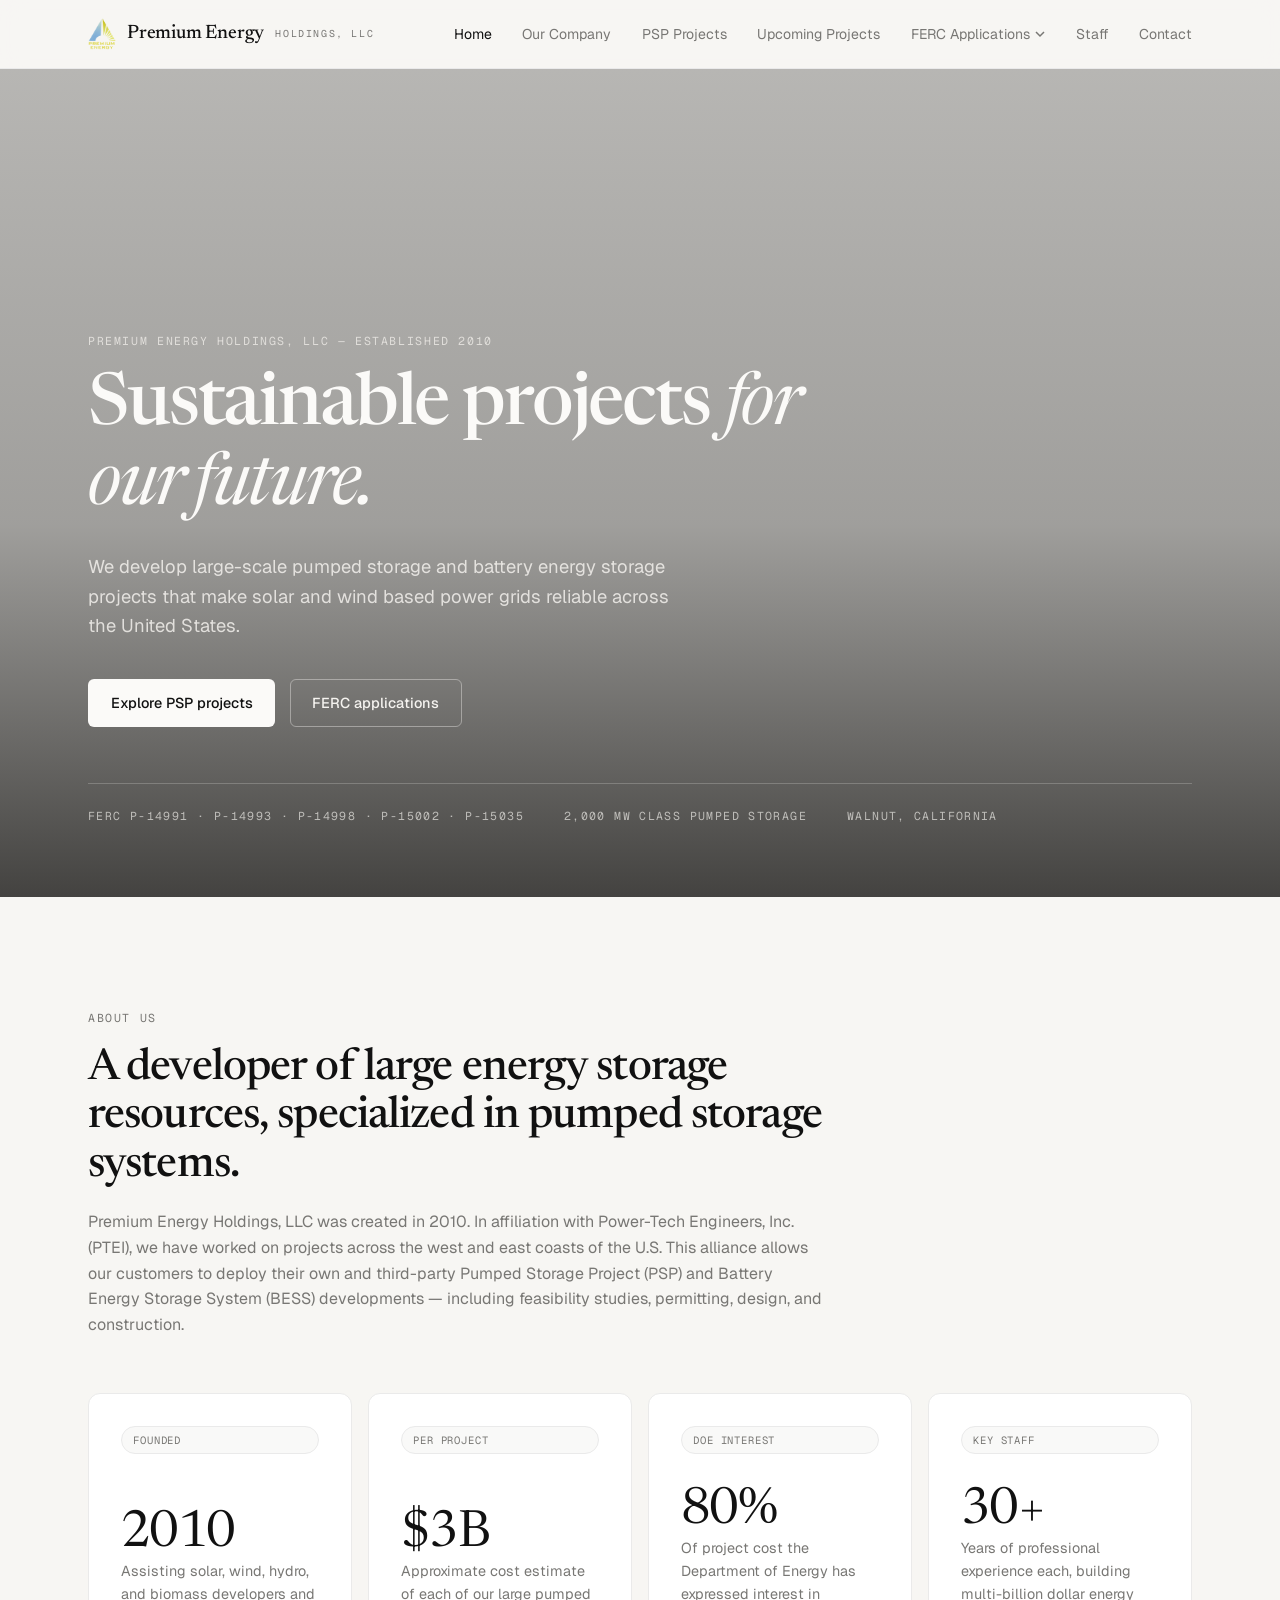
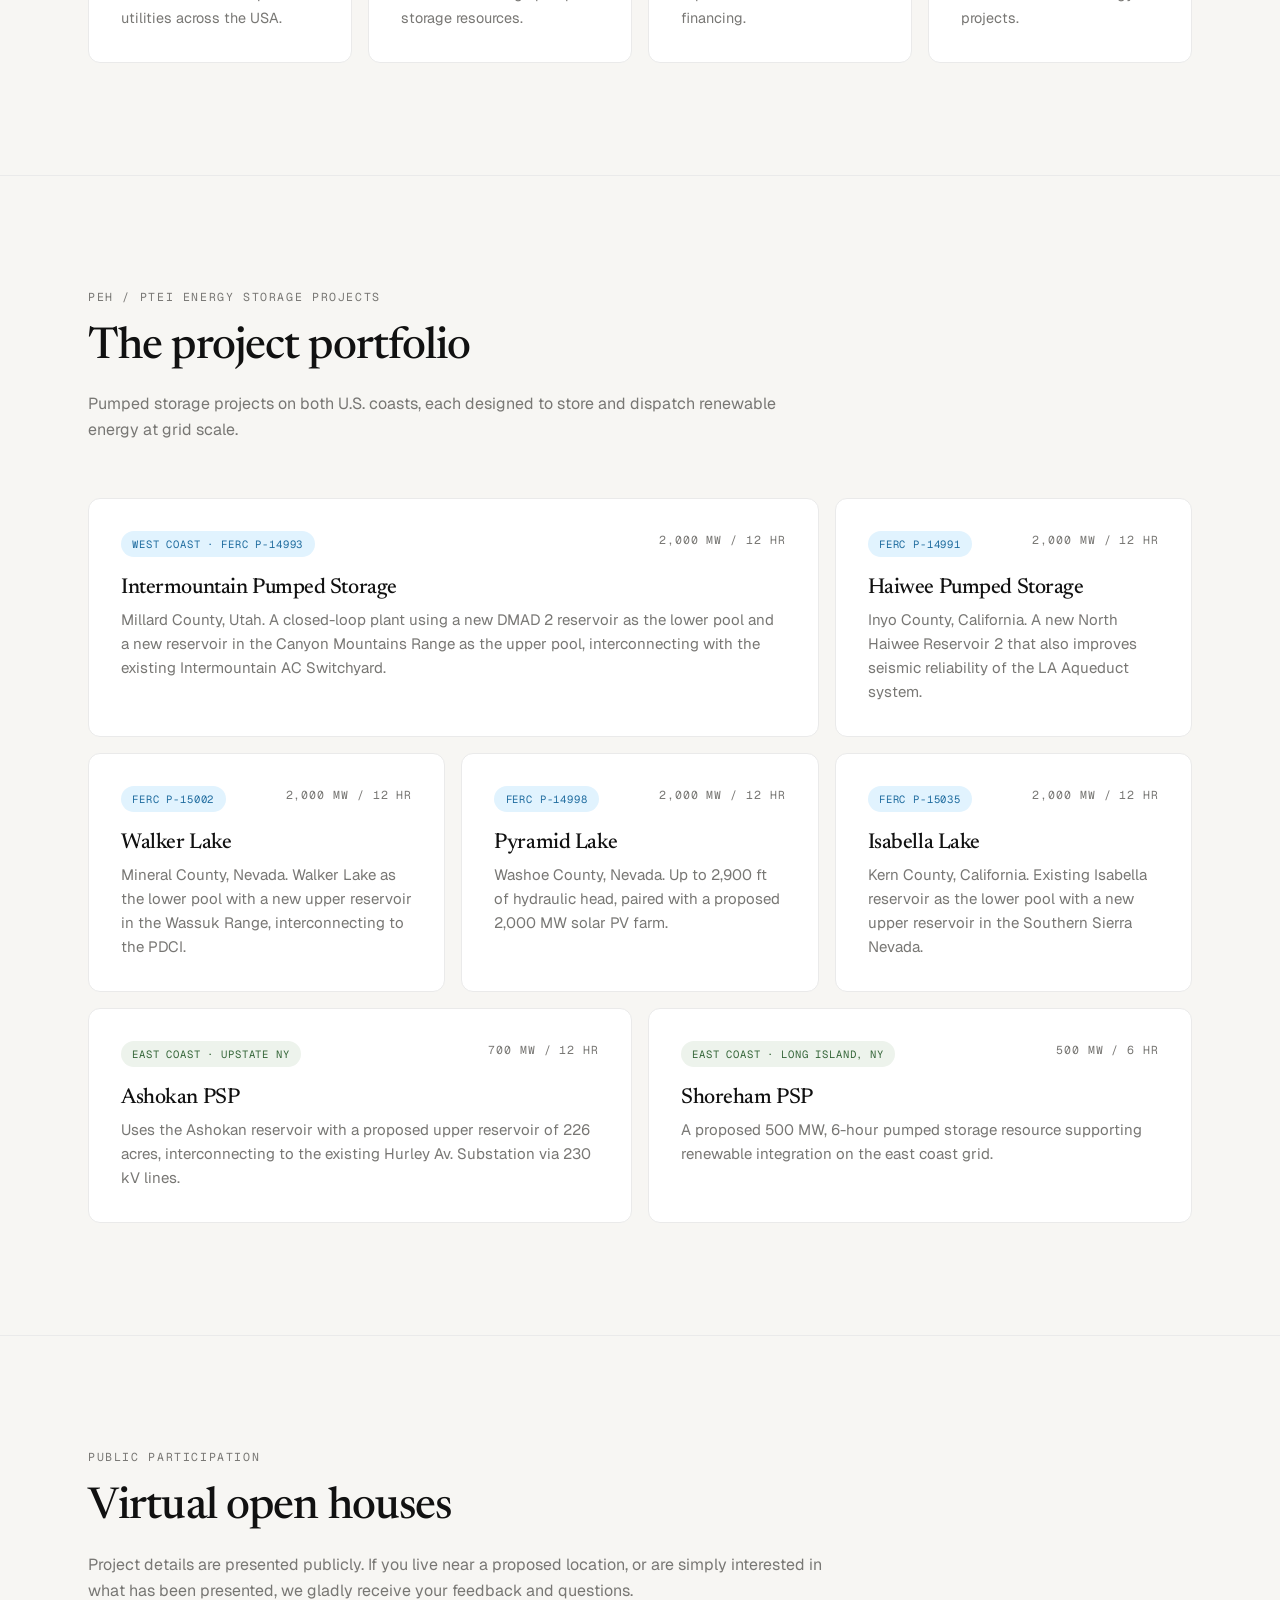
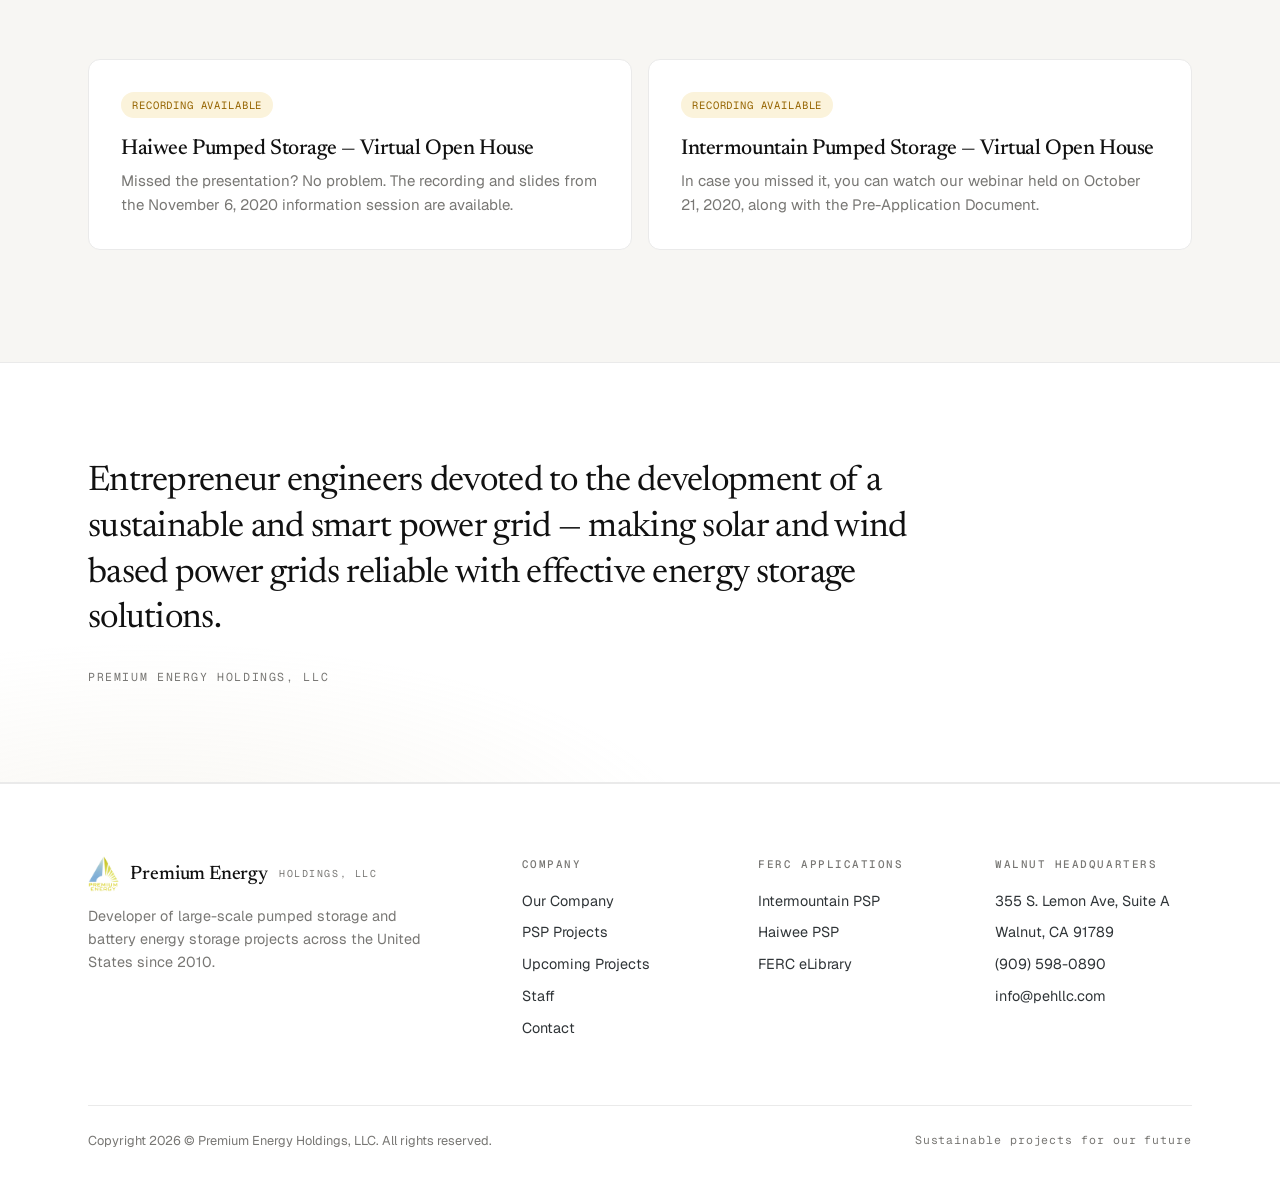
==== index.html @ 83bfcea4 "first commit" ====
<!DOCTYPE html>
<html lang="en">
<head>
<meta charset="UTF-8">
<meta name="viewport" content="width=device-width, initial-scale=1.0">
<title>Premium Energy Holdings, LLC — Sustainable Projects for Our Future</title>
<meta name="description" content="Premium Energy Holdings, LLC is a developer of large-scale pumped storage and battery energy storage projects across the United States.">
<link rel="preconnect" href="https://fonts.googleapis.com">
<link rel="preconnect" href="https://fonts.gstatic.com" crossorigin>
<link href="https://fonts.googleapis.com/css2?family=Geist:wght@400;500;600&family=Geist+Mono:wght@400;500&family=Newsreader:ital,opsz,wght@0,6..72,400;0,6..72,500;1,6..72,400;1,6..72,500&display=swap" rel="stylesheet">
<link rel="icon" type="image/png" href="assets/logo_pehllce_02.png">
<link rel="stylesheet" href="styles.css">
</head>
<body>

<header class="site-header">
  <div class="wrap">
    <a class="brand" href="index.html">
      <img class="brand-logo" src="assets/logo_pehllce_02.png" alt="Premium Energy Holdings logo">
      <span class="brand-name">Premium Energy</span>
      <span class="brand-tag">Holdings, LLC</span>
    </a>
    <button class="nav-toggle" aria-expanded="false" aria-controls="nav">Menu</button>
    <nav class="nav" id="nav">
      <a href="index.html">Home</a>
      <a href="our-company.html">Our Company</a>
      <a href="psp-projects.html">PSP Projects</a>
      <a href="upcoming-projects.html">Upcoming Projects</a>
      <div class="nav-group">
        <button type="button" aria-haspopup="true">FERC Applications
          <svg viewBox="0 0 10 6" fill="none" aria-hidden="true"><path d="M1 1l4 4 4-4" stroke="currentColor" stroke-width="1.5"/></svg>
        </button>
        <div class="nav-dropdown">
          <a href="ferc-intermountain.html">Intermountain Pumped Storage<span class="drop-meta">FERC Docket P-14993</span></a>
          <a href="ferc-haiwee.html">Haiwee Pumped Storage<span class="drop-meta">FERC Docket P-14991</span></a>
        </div>
      </div>
      <a href="staff.html">Staff</a>
      <a href="contact.html">Contact</a>
    </nav>
  </div>
</header>

<main>

  <!-- Hero -->
  <section class="hero">
    <video autoplay muted loop playsinline poster="" preload="auto">
      <source src="assets/PEHLLC.mp4" type="video/mp4">
    </video>
    <div class="wrap">
      <span class="eyebrow">Premium Energy Holdings, LLC &mdash; Established 2010</span>
      <h1>Sustainable projects <span class="serif-i">for our future.</span></h1>
      <p class="lede">We develop large-scale pumped storage and battery energy storage projects that make solar and wind based power grids reliable across the United States.</p>
      <div class="hero-actions">
        <a class="btn btn-light" href="psp-projects.html">Explore PSP projects</a>
        <a class="btn btn-ghost" href="ferc-intermountain.html">FERC applications</a>
      </div>
      <div class="hero-meta">
        <span>FERC P-14991 &middot; P-14993 &middot; P-14998 &middot; P-15002 &middot; P-15035</span>
        <span>2,000 MW class pumped storage</span>
        <span>Walnut, California</span>
      </div>
    </div>
  </section>

  <!-- About -->
  <section class="section">
    <div class="wrap">
      <div class="section-head reveal">
        <span class="eyebrow">About us</span>
        <h2>A developer of large energy storage resources, specialized in pumped storage systems.</h2>
        <p>Premium Energy Holdings, LLC was created in 2010. In affiliation with Power-Tech Engineers, Inc. (PTEI), we have worked on projects across the west and east coasts of the U.S. This alliance allows our customers to deploy their own and third-party Pumped Storage Project (PSP) and Battery Energy Storage System (BESS) developments &mdash; including feasibility studies, permitting, design, and construction.</p>
      </div>
      <div class="bento">
        <div class="card card-stat span-3 reveal">
          <span class="tag tag-plain">Founded</span>
          <div>
            <div class="stat-number">2010</div>
            <div class="stat-label">Assisting solar, wind, hydro, and biomass developers and utilities across the USA.</div>
          </div>
        </div>
        <div class="card card-stat span-3 reveal">
          <span class="tag tag-plain">Per project</span>
          <div>
            <div class="stat-number">$3B</div>
            <div class="stat-label">Approximate cost estimate of each of our large pumped storage resources.</div>
          </div>
        </div>
        <div class="card card-stat span-3 reveal">
          <span class="tag tag-plain">DOE interest</span>
          <div>
            <div class="stat-number">80%</div>
            <div class="stat-label">Of project cost the Department of Energy has expressed interest in financing.</div>
          </div>
        </div>
        <div class="card card-stat span-3 reveal">
          <span class="tag tag-plain">Key staff</span>
          <div>
            <div class="stat-number">30+</div>
            <div class="stat-label">Years of professional experience each, building multi-billion dollar energy projects.</div>
          </div>
        </div>
      </div>
    </div>
  </section>

  <!-- Portfolio -->
  <section class="section section--line" id="portfolio">
    <div class="wrap">
      <div class="section-head reveal">
        <span class="eyebrow">PEH / PTEI energy storage projects</span>
        <h2>The project portfolio</h2>
        <p>Pumped storage projects on both U.S. coasts, each designed to store and dispatch renewable energy at grid scale.</p>
      </div>

      <div class="bento">
        <a class="card span-8 reveal" href="psp-projects.html#intermountain">
          <div class="card-head">
            <span class="tag tag-blue">West coast &middot; FERC P-14993</span>
            <span class="meta">2,000 MW / 12 hr</span>
          </div>
          <h3>Intermountain Pumped Storage</h3>
          <p>Millard County, Utah. A closed-loop plant using a new DMAD 2 reservoir as the lower pool and a new reservoir in the Canyon Mountains Range as the upper pool, interconnecting with the existing Intermountain AC Switchyard.</p>
        </a>
        <a class="card span-4 reveal" href="psp-projects.html#haiwee">
          <div class="card-head">
            <span class="tag tag-blue">FERC P-14991</span>
            <span class="meta">2,000 MW / 12 hr</span>
          </div>
          <h3>Haiwee Pumped Storage</h3>
          <p>Inyo County, California. A new North Haiwee Reservoir 2 that also improves seismic reliability of the LA Aqueduct system.</p>
        </a>
        <a class="card span-4 reveal" href="psp-projects.html#walker-lake">
          <div class="card-head">
            <span class="tag tag-blue">FERC P-15002</span>
            <span class="meta">2,000 MW / 12 hr</span>
          </div>
          <h3>Walker Lake</h3>
          <p>Mineral County, Nevada. Walker Lake as the lower pool with a new upper reservoir in the Wassuk Range, interconnecting to the PDCI.</p>
        </a>
        <a class="card span-4 reveal" href="psp-projects.html#pyramid-lake">
          <div class="card-head">
            <span class="tag tag-blue">FERC P-14998</span>
            <span class="meta">2,000 MW / 12 hr</span>
          </div>
          <h3>Pyramid Lake</h3>
          <p>Washoe County, Nevada. Up to 2,900 ft of hydraulic head, paired with a proposed 2,000 MW solar PV farm.</p>
        </a>
        <a class="card span-4 reveal" href="upcoming-projects.html#isabella">
          <div class="card-head">
            <span class="tag tag-blue">FERC P-15035</span>
            <span class="meta">2,000 MW / 12 hr</span>
          </div>
          <h3>Isabella Lake</h3>
          <p>Kern County, California. Existing Isabella reservoir as the lower pool with a new upper reservoir in the Southern Sierra Nevada.</p>
        </a>
        <a class="card span-6 reveal" href="upcoming-projects.html#ashokan">
          <div class="card-head">
            <span class="tag tag-green">East coast &middot; Upstate NY</span>
            <span class="meta">700 MW / 12 hr</span>
          </div>
          <h3>Ashokan PSP</h3>
          <p>Uses the Ashokan reservoir with a proposed upper reservoir of 226 acres, interconnecting to the existing Hurley Av. Substation via 230 kV lines.</p>
        </a>
        <a class="card span-6 reveal" href="upcoming-projects.html">
          <div class="card-head">
            <span class="tag tag-green">East coast &middot; Long Island, NY</span>
            <span class="meta">500 MW / 6 hr</span>
          </div>
          <h3>Shoreham PSP</h3>
          <p>A proposed 500 MW, 6-hour pumped storage resource supporting renewable integration on the east coast grid.</p>
        </a>
      </div>
    </div>
  </section>

  <!-- Open houses -->
  <section class="section section--line">
    <div class="wrap">
      <div class="section-head reveal">
        <span class="eyebrow">Public participation</span>
        <h2>Virtual open houses</h2>
        <p>Project details are presented publicly. If you live near a proposed location, or are simply interested in what has been presented, we gladly receive your feedback and questions.</p>
      </div>
      <div class="bento">
        <a class="card span-6 reveal" href="ferc-haiwee.html#events">
          <div class="card-head">
            <span class="tag tag-yellow">Recording available</span>
          </div>
          <h3>Haiwee Pumped Storage &mdash; Virtual Open House</h3>
          <p>Missed the presentation? No problem. The recording and slides from the November 6, 2020 information session are available.</p>
        </a>
        <a class="card span-6 reveal" href="ferc-intermountain.html#events">
          <div class="card-head">
            <span class="tag tag-yellow">Recording available</span>
          </div>
          <h3>Intermountain Pumped Storage &mdash; Virtual Open House</h3>
          <p>In case you missed it, you can watch our webinar held on October 21, 2020, along with the Pre-Application Document.</p>
        </a>
      </div>
    </div>
  </section>

  <!-- Mission quote -->
  <section class="quote-band">
    <div class="wrap reveal">
      <blockquote>Entrepreneur engineers devoted to the development of a sustainable and smart power grid &mdash; making solar and wind based power grids reliable with effective energy storage solutions.</blockquote>
      <cite>Premium Energy Holdings, LLC</cite>
    </div>
  </section>

</main>

<footer class="site-footer">
  <div class="wrap">
    <div class="footer-grid">
      <div class="footer-brand">
        <a class="brand" href="index.html">
          <img class="brand-logo" src="assets/logo_pehllce_02.png" alt="Premium Energy Holdings logo">
          <span class="brand-name">Premium Energy</span>
          <span class="brand-tag">Holdings, LLC</span>
        </a>
        <p>Developer of large-scale pumped storage and battery energy storage projects across the United States since 2010.</p>
      </div>
      <div>
        <h5>Company</h5>
        <ul>
          <li><a href="our-company.html">Our Company</a></li>
          <li><a href="psp-projects.html">PSP Projects</a></li>
          <li><a href="upcoming-projects.html">Upcoming Projects</a></li>
          <li><a href="staff.html">Staff</a></li>
          <li><a href="contact.html">Contact</a></li>
        </ul>
      </div>
      <div>
        <h5>FERC Applications</h5>
        <ul>
          <li><a href="ferc-intermountain.html">Intermountain PSP</a></li>
          <li><a href="ferc-haiwee.html">Haiwee PSP</a></li>
          <li><a href="https://elibrary.ferc.gov/eLibrary/search" target="_blank" rel="noopener">FERC eLibrary</a></li>
        </ul>
      </div>
      <div>
        <h5>Walnut Headquarters</h5>
        <ul>
          <li>355 S. Lemon Ave, Suite A</li>
          <li>Walnut, CA 91789</li>
          <li><a href="tel:+19095980890">(909) 598-0890</a></li>
          <li><a href="mailto:info@pehllc.com">info@pehllc.com</a></li>
        </ul>
      </div>
    </div>
    <div class="footer-bottom">
      <span>Copyright 2026 &copy; Premium Energy Holdings, LLC. All rights reserved.</span>
      <span class="mono">Sustainable projects for our future</span>
    </div>
  </div>
</footer>

<script src="main.js"></script>
</body>
</html>
---- styles.css ----
/* ============================================================
   Premium Energy Holdings, LLC — Design System
   Warm monochrome, editorial typography, flat surfaces.
   ============================================================ */

:root {
  --bg: #F7F6F3;
  --surface: #FFFFFF;
  --surface-alt: #F9F9F8;
  --ink: #111111;
  --ink-soft: #2F3437;
  --muted: #787774;
  --line: #EAEAEA;
  --line-soft: rgba(0, 0, 0, 0.06);

  --pastel-red-bg: #FDEBEC;   --pastel-red-tx: #9F2F2D;
  --pastel-blue-bg: #E1F3FE;  --pastel-blue-tx: #1F6C9F;
  --pastel-green-bg: #EDF3EC; --pastel-green-tx: #346538;
  --pastel-yellow-bg: #FBF3DB;--pastel-yellow-tx: #956400;

  --serif: 'Newsreader', 'Georgia', serif;
  --sans: 'Geist', 'Helvetica Neue', 'Segoe UI', sans-serif;
  --mono: 'Geist Mono', 'SF Mono', 'JetBrains Mono', monospace;

  --radius: 8px;
  --radius-lg: 12px;
  --ease-out: cubic-bezier(0.16, 1, 0.3, 1);
  --maxw: 72rem;
  --maxw-text: 46rem;
}

* { margin: 0; padding: 0; box-sizing: border-box; }

html { scroll-behavior: smooth; }

body {
  background: var(--bg);
  color: var(--ink-soft);
  font-family: var(--sans);
  font-size: 1rem;
  line-height: 1.6;
  -webkit-font-smoothing: antialiased;
  text-rendering: optimizeLegibility;
}

::selection { background: var(--pastel-yellow-bg); color: var(--ink); }

img, video { max-width: 100%; display: block; }

a { color: inherit; text-decoration: none; }

/* ------------------------------------------------------------
   Typography
   ------------------------------------------------------------ */
h1, h2, h3 {
  font-family: var(--serif);
  font-weight: 500;
  color: var(--ink);
  letter-spacing: -0.02em;
  line-height: 1.1;
}

h1 { font-size: clamp(2.6rem, 6vw, 4.5rem); letter-spacing: -0.03em; }
h2 { font-size: clamp(1.9rem, 3.6vw, 2.75rem); }
h3 { font-size: 1.35rem; line-height: 1.25; }

.eyebrow {
  font-family: var(--mono);
  font-size: 0.72rem;
  text-transform: uppercase;
  letter-spacing: 0.14em;
  color: var(--muted);
  display: block;
  margin-bottom: 1.1rem;
}

.lede {
  font-size: 1.15rem;
  color: var(--muted);
  max-width: var(--maxw-text);
}

.serif-i { font-family: var(--serif); font-style: italic; font-weight: 400; }

p + p { margin-top: 1em; }

/* ------------------------------------------------------------
   Layout primitives
   ------------------------------------------------------------ */
.wrap {
  max-width: var(--maxw);
  margin: 0 auto;
  padding: 0 1.5rem;
}

.section { padding: 7rem 0; }
.section--tight { padding: 5rem 0; }
.section--line { border-top: 1px solid var(--line); }

.section-head { max-width: var(--maxw-text); margin-bottom: 3.5rem; }
.section-head p { margin-top: 1.2rem; color: var(--muted); }

/* ------------------------------------------------------------
   Header / Nav
   ------------------------------------------------------------ */
.site-header {
  position: sticky;
  top: 0;
  z-index: 100;
  background: rgba(247, 246, 243, 0.82);
  backdrop-filter: blur(12px);
  -webkit-backdrop-filter: blur(12px);
  border-bottom: 1px solid var(--line);
}

.site-header .wrap {
  display: flex;
  align-items: center;
  justify-content: space-between;
  height: 4.25rem;
}

.brand { display: flex; align-items: center; gap: 0.7rem; }

.brand-logo { height: 32px; width: auto; flex-shrink: 0; }

.site-footer .brand-logo { height: 36px; }

.brand-name {
  font-family: var(--serif);
  font-size: 1.22rem;
  font-weight: 500;
  letter-spacing: -0.01em;
  color: var(--ink);
}

.brand-tag {
  font-family: var(--mono);
  font-size: 0.62rem;
  text-transform: uppercase;
  letter-spacing: 0.16em;
  color: var(--muted);
}

.nav { display: flex; align-items: center; gap: 1.9rem; }

.nav a {
  font-size: 0.88rem;
  color: var(--muted);
  transition: color 180ms var(--ease-out);
}

.nav a:hover, .nav a[aria-current="page"] { color: var(--ink); }

.nav-group { position: relative; }

.nav-group > button {
  font: inherit;
  font-size: 0.88rem;
  color: var(--muted);
  background: none;
  border: 0;
  cursor: pointer;
  display: inline-flex;
  align-items: center;
  gap: 0.35rem;
  transition: color 180ms var(--ease-out);
}

.nav-group > button:hover { color: var(--ink); }

.nav-group > button svg { width: 10px; height: 10px; }

.nav-dropdown {
  position: absolute;
  top: calc(100% + 0.9rem);
  left: 50%;
  transform: translateX(-50%) translateY(6px);
  background: var(--surface);
  border: 1px solid var(--line);
  border-radius: var(--radius);
  padding: 0.4rem;
  min-width: 15rem;
  opacity: 0;
  pointer-events: none;
  transition: opacity 200ms var(--ease-out), transform 200ms var(--ease-out);
  box-shadow: 0 2px 8px rgba(0, 0, 0, 0.04);
}

.nav-group:hover .nav-dropdown,
.nav-group:focus-within .nav-dropdown {
  opacity: 1;
  pointer-events: auto;
  transform: translateX(-50%) translateY(0);
}

.nav-dropdown a {
  display: block;
  padding: 0.55rem 0.8rem;
  border-radius: 6px;
  color: var(--ink-soft);
}

.nav-dropdown a:hover { background: var(--surface-alt); }

.nav-dropdown .drop-meta {
  display: block;
  font-family: var(--mono);
  font-size: 0.64rem;
  letter-spacing: 0.1em;
  text-transform: uppercase;
  color: var(--muted);
  margin-top: 0.1rem;
}

.nav-toggle {
  display: none;
  background: none;
  border: 1px solid var(--line);
  border-radius: 6px;
  padding: 0.45rem 0.7rem;
  font-family: var(--mono);
  font-size: 0.7rem;
  letter-spacing: 0.1em;
  text-transform: uppercase;
  color: var(--ink);
  cursor: pointer;
}

@media (max-width: 860px) {
  .nav {
    display: none;
    position: absolute;
    top: 100%;
    left: 0;
    right: 0;
    flex-direction: column;
    align-items: stretch;
    gap: 0;
    background: var(--bg);
    border-bottom: 1px solid var(--line);
    padding: 0.6rem 1.5rem 1.2rem;
  }
  .nav.open { display: flex; }
  .nav a, .nav-group > button { padding: 0.7rem 0; font-size: 1rem; }
  .nav-group .nav-dropdown {
    position: static;
    transform: none;
    opacity: 1;
    pointer-events: auto;
    border: 0;
    box-shadow: none;
    background: transparent;
    padding: 0 0 0 1rem;
    min-width: 0;
  }
  .nav-toggle { display: block; }
}

/* ------------------------------------------------------------
   Hero (video)
   ------------------------------------------------------------ */
.hero {
  position: relative;
  min-height: 92vh;
  display: flex;
  align-items: flex-end;
  overflow: hidden;
  color: #F5F3EF;
}

.hero video {
  position: absolute;
  inset: 0;
  width: 100%;
  height: 100%;
  object-fit: cover;
  filter: saturate(0.72) contrast(1.02);
}

.hero::after {
  content: "";
  position: absolute;
  inset: 0;
  background: linear-gradient(
    to top,
    rgba(17, 16, 14, 0.78) 0%,
    rgba(17, 16, 14, 0.38) 45%,
    rgba(17, 16, 14, 0.28) 100%
  );
}

.hero .wrap {
  position: relative;
  z-index: 2;
  width: 100%;
  padding-bottom: 4.5rem;
  padding-top: 9rem;
}

.hero .eyebrow { color: rgba(245, 243, 239, 0.72); }

.hero h1 { color: #FBFAF8; max-width: 17ch; }

.hero .lede {
  color: rgba(245, 243, 239, 0.82);
  margin-top: 1.6rem;
  max-width: 38rem;
}

.hero-actions { display: flex; flex-wrap: wrap; gap: 0.9rem; margin-top: 2.4rem; }

.hero-meta {
  position: relative;
  z-index: 2;
  border-top: 1px solid rgba(245, 243, 239, 0.22);
  margin-top: 3.5rem;
  padding-top: 1.4rem;
  display: flex;
  flex-wrap: wrap;
  gap: 2.5rem;
  font-family: var(--mono);
  font-size: 0.72rem;
  letter-spacing: 0.12em;
  text-transform: uppercase;
  color: rgba(245, 243, 239, 0.66);
}

/* Page hero (interior pages) */
.page-hero {
  padding: 6.5rem 0 4.5rem;
  border-bottom: 1px solid var(--line);
  background:
    radial-gradient(60rem 24rem at 85% -10%, rgba(212, 200, 170, 0.14), transparent 70%),
    var(--bg);
}

.page-hero h1 { max-width: 20ch; }
.page-hero .lede { margin-top: 1.4rem; }

/* ------------------------------------------------------------
   Buttons
   ------------------------------------------------------------ */
.btn {
  display: inline-flex;
  align-items: center;
  gap: 0.5rem;
  font-family: var(--sans);
  font-size: 0.9rem;
  font-weight: 500;
  padding: 0.72rem 1.35rem;
  border-radius: 6px;
  border: 1px solid transparent;
  cursor: pointer;
  transition: background 180ms var(--ease-out), border-color 180ms var(--ease-out), color 180ms var(--ease-out);
}

.btn:active { transform: scale(0.98); }

.btn-dark { background: var(--ink); color: #FFFFFF; }
.btn-dark:hover { background: #333333; }

.btn-ghost { background: transparent; color: var(--ink); border-color: var(--line); }
.btn-ghost:hover { border-color: var(--ink); }

.hero .btn-ghost {
  color: #F5F3EF;
  border-color: rgba(245, 243, 239, 0.4);
}
.hero .btn-ghost:hover { border-color: #F5F3EF; }

.hero .btn-light { background: #FBFAF8; color: var(--ink); }
.hero .btn-light:hover { background: #EFEDE8; }

/* ------------------------------------------------------------
   Tags
   ------------------------------------------------------------ */
.tag {
  display: inline-block;
  font-family: var(--mono);
  font-size: 0.66rem;
  text-transform: uppercase;
  letter-spacing: 0.08em;
  padding: 0.28rem 0.7rem;
  border-radius: 9999px;
  white-space: nowrap;
}

.tag-blue   { background: var(--pastel-blue-bg);   color: var(--pastel-blue-tx); }
.tag-green  { background: var(--pastel-green-bg);  color: var(--pastel-green-tx); }
.tag-yellow { background: var(--pastel-yellow-bg); color: var(--pastel-yellow-tx); }
.tag-red    { background: var(--pastel-red-bg);    color: var(--pastel-red-tx); }
.tag-plain  { background: var(--surface-alt); color: var(--muted); border: 1px solid var(--line); }

/* ------------------------------------------------------------
   Bento / cards
   ------------------------------------------------------------ */
.bento {
  display: grid;
  grid-template-columns: repeat(12, 1fr);
  gap: 1rem;
}

.card {
  background: var(--surface);
  border: 1px solid var(--line);
  border-radius: var(--radius-lg);
  padding: 2rem;
  transition: box-shadow 200ms var(--ease-out), transform 200ms var(--ease-out);
}

.card:hover { box-shadow: 0 2px 8px rgba(0, 0, 0, 0.04); }

a.card { display: block; }

.card .card-head {
  display: flex;
  align-items: flex-start;
  justify-content: space-between;
  gap: 1rem;
  margin-bottom: 1.1rem;
}

.card h3 { margin-bottom: 0.4rem; }

.card .meta {
  font-family: var(--mono);
  font-size: 0.72rem;
  letter-spacing: 0.08em;
  text-transform: uppercase;
  color: var(--muted);
}

.card p { color: var(--muted); font-size: 0.94rem; }

.card-stat { display: flex; flex-direction: column; justify-content: space-between; gap: 2rem; }

.stat-number {
  font-family: var(--serif);
  font-size: clamp(2.4rem, 4vw, 3.4rem);
  letter-spacing: -0.03em;
  color: var(--ink);
  line-height: 1;
}

.stat-label { color: var(--muted); font-size: 0.9rem; }

.span-3 { grid-column: span 3; }
.span-4 { grid-column: span 4; }
.span-5 { grid-column: span 5; }
.span-6 { grid-column: span 6; }
.span-7 { grid-column: span 7; }
.span-8 { grid-column: span 8; }
.span-12 { grid-column: span 12; }

@media (max-width: 960px) {
  .span-3, .span-4 { grid-column: span 6; }
  .span-5, .span-6, .span-7, .span-8 { grid-column: span 12; }
}

@media (max-width: 620px) {
  .span-3, .span-4 { grid-column: span 12; }
}

/* ------------------------------------------------------------
   Project detail blocks
   ------------------------------------------------------------ */
.project-block {
  border-top: 1px solid var(--line);
  padding: 4.5rem 0;
  display: grid;
  grid-template-columns: minmax(0, 5fr) minmax(0, 7fr);
  gap: 3.5rem;
}

.project-block:first-of-type { border-top: 0; }

.project-side { position: sticky; top: 6.5rem; align-self: start; }

.project-side .tags { display: flex; flex-wrap: wrap; gap: 0.5rem; margin: 1.2rem 0 1.6rem; }

.project-side dl { border-top: 1px solid var(--line); }

.project-side dl div {
  display: flex;
  justify-content: space-between;
  gap: 1rem;
  padding: 0.7rem 0;
  border-bottom: 1px solid var(--line);
  font-size: 0.88rem;
}

.project-side dt { color: var(--muted); }
.project-side dd { font-family: var(--mono); font-size: 0.8rem; color: var(--ink); text-align: right; }

.project-body h4 {
  font-family: var(--mono);
  font-size: 0.72rem;
  font-weight: 500;
  text-transform: uppercase;
  letter-spacing: 0.14em;
  color: var(--muted);
  margin: 2.2rem 0 0.9rem;
}

.project-body h4:first-child { margin-top: 0; }

.project-body p { color: var(--ink-soft); }

.project-body ul { list-style: none; margin-top: 0.4rem; }

.project-body ul li {
  padding: 0.65rem 0 0.65rem 1.4rem;
  border-bottom: 1px solid var(--line);
  position: relative;
  font-size: 0.95rem;
}

.project-body ul li::before {
  content: "";
  position: absolute;
  left: 0;
  top: 1.15rem;
  width: 0.45rem;
  height: 0.45rem;
  border-radius: 2px;
  background: var(--pastel-green-tx);
  opacity: 0.55;
}

@media (max-width: 900px) {
  .project-block { grid-template-columns: 1fr; gap: 2rem; }
  .project-side { position: static; }
}

/* ------------------------------------------------------------
   Tables
   ------------------------------------------------------------ */
.table-scroll { overflow-x: auto; border: 1px solid var(--line); border-radius: var(--radius); background: var(--surface); }

table {
  width: 100%;
  border-collapse: collapse;
  font-size: 0.88rem;
  min-width: 30rem;
}

caption {
  text-align: left;
  font-family: var(--mono);
  font-size: 0.7rem;
  text-transform: uppercase;
  letter-spacing: 0.12em;
  color: var(--muted);
  padding: 1rem 1.25rem 0.4rem;
}

th, td { text-align: left; padding: 0.7rem 1.25rem; border-bottom: 1px solid var(--line); }

th {
  font-family: var(--mono);
  font-size: 0.7rem;
  font-weight: 500;
  text-transform: uppercase;
  letter-spacing: 0.1em;
  color: var(--muted);
}

tr:last-child td { border-bottom: 0; }

td { color: var(--ink-soft); }

/* ------------------------------------------------------------
   FAQ accordion
   ------------------------------------------------------------ */
.faq { border-top: 1px solid var(--line); }

.faq details { border-bottom: 1px solid var(--line); }

.faq summary {
  list-style: none;
  cursor: pointer;
  display: flex;
  align-items: baseline;
  justify-content: space-between;
  gap: 2rem;
  padding: 1.4rem 0;
  font-family: var(--serif);
  font-size: 1.18rem;
  color: var(--ink);
  transition: color 160ms var(--ease-out);
}

.faq summary::-webkit-details-marker { display: none; }

.faq summary .faq-icon {
  font-family: var(--mono);
  font-size: 1rem;
  color: var(--muted);
  flex-shrink: 0;
}

.faq details[open] summary .faq-icon::before { content: "\2212"; }
.faq details:not([open]) summary .faq-icon::before { content: "+"; }

.faq .faq-body { padding: 0 0 1.6rem; max-width: var(--maxw-text); color: var(--muted); font-size: 0.96rem; }
.faq .faq-body a { color: var(--pastel-blue-tx); border-bottom: 1px solid currentColor; }

/* ------------------------------------------------------------
   Documents list
   ------------------------------------------------------------ */
.doc-list { border-top: 1px solid var(--line); }

.doc-list a {
  display: flex;
  align-items: baseline;
  justify-content: space-between;
  gap: 2rem;
  padding: 1.1rem 0.2rem;
  border-bottom: 1px solid var(--line);
  transition: background 160ms var(--ease-out);
}

.doc-list a:hover { background: var(--surface-alt); }

.doc-list .doc-name { color: var(--ink); font-size: 0.98rem; }

.doc-list .doc-kind {
  font-family: var(--mono);
  font-size: 0.68rem;
  text-transform: uppercase;
  letter-spacing: 0.1em;
  color: var(--muted);
  flex-shrink: 0;
}

/* ------------------------------------------------------------
   Team roster
   ------------------------------------------------------------ */
.roster { border-top: 1px solid var(--line); }

.roster div {
  display: grid;
  grid-template-columns: minmax(0, 1fr) minmax(0, 1fr);
  gap: 1rem;
  padding: 0.85rem 0.2rem;
  border-bottom: 1px solid var(--line);
  font-size: 0.92rem;
}

.roster dt { color: var(--muted); }
.roster dd { color: var(--ink); }

/* Staff cards */
.person-card { display: flex; flex-direction: column; gap: 0.5rem; }

.person-avatar {
  width: 3rem;
  height: 3rem;
  border-radius: var(--radius);
  display: flex;
  align-items: center;
  justify-content: center;
  font-family: var(--serif);
  font-size: 1.1rem;
  color: var(--ink);
  margin-bottom: 0.9rem;
}

.person-card .name { font-weight: 500; color: var(--ink); font-size: 1.02rem; }
.person-card .role {
  font-family: var(--mono);
  font-size: 0.68rem;
  text-transform: uppercase;
  letter-spacing: 0.1em;
  color: var(--muted);
}

/* ------------------------------------------------------------
   Contact
   ------------------------------------------------------------ */
.contact-line {
  display: flex;
  justify-content: space-between;
  gap: 1.5rem;
  padding: 0.8rem 0;
  border-bottom: 1px solid var(--line);
  font-size: 0.94rem;
  flex-wrap: wrap;
}

.contact-line .k { color: var(--muted); }
.contact-line .v { color: var(--ink); font-family: var(--mono); font-size: 0.85rem; }

.form-grid { display: grid; gap: 1rem; }

.form-grid label {
  font-family: var(--mono);
  font-size: 0.7rem;
  text-transform: uppercase;
  letter-spacing: 0.12em;
  color: var(--muted);
  display: block;
  margin-bottom: 0.45rem;
}

.form-grid input, .form-grid textarea {
  width: 100%;
  font: inherit;
  font-size: 0.95rem;
  color: var(--ink);
  background: var(--surface);
  border: 1px solid var(--line);
  border-radius: 6px;
  padding: 0.7rem 0.9rem;
  transition: border-color 160ms var(--ease-out);
}

.form-grid input:focus, .form-grid textarea:focus {
  outline: none;
  border-color: var(--ink);
}

/* ------------------------------------------------------------
   Quote band
   ------------------------------------------------------------ */
.quote-band {
  border-top: 1px solid var(--line);
  border-bottom: 1px solid var(--line);
  background:
    radial-gradient(50rem 20rem at 12% 120%, rgba(212, 200, 170, 0.16), transparent 70%),
    var(--surface);
  padding: 6rem 0;
}

.quote-band blockquote {
  font-family: var(--serif);
  font-size: clamp(1.5rem, 3vw, 2.2rem);
  line-height: 1.3;
  letter-spacing: -0.02em;
  color: var(--ink);
  max-width: 54rem;
}

.quote-band cite {
  display: block;
  margin-top: 1.6rem;
  font-family: var(--mono);
  font-style: normal;
  font-size: 0.72rem;
  text-transform: uppercase;
  letter-spacing: 0.14em;
  color: var(--muted);
}

/* ------------------------------------------------------------
   Video embed
   ------------------------------------------------------------ */
.embed-frame {
  border: 1px solid var(--line);
  border-radius: var(--radius-lg);
  overflow: hidden;
  background: var(--surface);
}

.embed-chrome {
  display: flex;
  gap: 0.4rem;
  padding: 0.7rem 1rem;
  border-bottom: 1px solid var(--line);
  background: var(--surface);
}

.embed-chrome span {
  width: 0.6rem;
  height: 0.6rem;
  border-radius: 50%;
  background: #E3E2DE;
}

.embed-frame iframe {
  display: block;
  width: 100%;
  aspect-ratio: 16 / 9;
  border: 0;
}

/* ------------------------------------------------------------
   Footer
   ------------------------------------------------------------ */
.site-footer {
  border-top: 1px solid var(--line);
  background: var(--surface);
  padding: 4.5rem 0 2.5rem;
  margin-top: 0;
}

.footer-grid {
  display: grid;
  grid-template-columns: 2fr 1fr 1fr 1fr;
  gap: 2.5rem;
  margin-bottom: 3.5rem;
}

.footer-grid h5 {
  font-family: var(--mono);
  font-size: 0.68rem;
  font-weight: 500;
  text-transform: uppercase;
  letter-spacing: 0.14em;
  color: var(--muted);
  margin-bottom: 1rem;
}

.footer-grid ul { list-style: none; }

.footer-grid li { margin-bottom: 0.55rem; font-size: 0.9rem; }

.footer-grid a { color: var(--ink-soft); }
.footer-grid a:hover { color: var(--ink); }

.footer-brand p { color: var(--muted); font-size: 0.9rem; max-width: 22rem; margin-top: 0.8rem; }

.footer-bottom {
  border-top: 1px solid var(--line);
  padding-top: 1.6rem;
  display: flex;
  justify-content: space-between;
  flex-wrap: wrap;
  gap: 1rem;
  font-size: 0.8rem;
  color: var(--muted);
}

.footer-bottom .mono { font-family: var(--mono); font-size: 0.72rem; letter-spacing: 0.08em; }

@media (max-width: 860px) {
  .footer-grid { grid-template-columns: 1fr 1fr; }
}

/* ------------------------------------------------------------
   Image gallery + lightbox
   ------------------------------------------------------------ */
.gallery { display: grid; grid-template-columns: repeat(12, 1fr); gap: 1rem; }

.gallery figure {
  background: var(--surface);
  border: 1px solid var(--line);
  border-radius: var(--radius-lg);
  overflow: hidden;
  transition: box-shadow 200ms var(--ease-out);
}

.gallery figure:hover { box-shadow: 0 2px 8px rgba(0, 0, 0, 0.04); }

.gallery a { display: block; cursor: zoom-in; }

.gallery img {
  width: 100%;
  aspect-ratio: 16 / 10;
  object-fit: cover;
  border-bottom: 1px solid var(--line);
}

.gallery figcaption {
  padding: 0.9rem 1.25rem 1rem;
  display: flex;
  align-items: baseline;
  justify-content: space-between;
  gap: 1rem;
}

.gallery .cap-title { font-size: 0.92rem; color: var(--ink); }

.gallery .cap-kind {
  font-family: var(--mono);
  font-size: 0.64rem;
  text-transform: uppercase;
  letter-spacing: 0.1em;
  color: var(--muted);
  flex-shrink: 0;
}

.lightbox-overlay {
  position: fixed;
  inset: 0;
  z-index: 200;
  display: flex;
  flex-direction: column;
  align-items: center;
  justify-content: center;
  gap: 1rem;
  padding: 2.5rem 1.5rem;
  background: rgba(17, 16, 14, 0.88);
  backdrop-filter: blur(6px);
  -webkit-backdrop-filter: blur(6px);
  opacity: 0;
  pointer-events: none;
  transition: opacity 240ms var(--ease-out);
  cursor: zoom-out;
}

.lightbox-overlay.open { opacity: 1; pointer-events: auto; }

.lightbox-overlay img {
  max-width: min(96vw, 78rem);
  max-height: 82vh;
  width: auto;
  border-radius: var(--radius);
  background: #FFFFFF;
}

.lightbox-overlay .lightbox-caption {
  font-family: var(--mono);
  font-size: 0.72rem;
  letter-spacing: 0.1em;
  text-transform: uppercase;
  color: rgba(245, 243, 239, 0.75);
  text-align: center;
}

.lightbox-overlay .lightbox-close {
  position: absolute;
  top: 1.2rem;
  right: 1.5rem;
  font-family: var(--mono);
  font-size: 0.72rem;
  letter-spacing: 0.12em;
  text-transform: uppercase;
  color: rgba(245, 243, 239, 0.75);
  background: none;
  border: 1px solid rgba(245, 243, 239, 0.3);
  border-radius: 6px;
  padding: 0.45rem 0.85rem;
  cursor: pointer;
}

.lightbox-overlay .lightbox-close:hover { color: #F5F3EF; border-color: #F5F3EF; }

/* Standalone figure with lightbox */
.figure-frame {
  background: var(--surface);
  border: 1px solid var(--line);
  border-radius: var(--radius-lg);
  overflow: hidden;
}

.figure-frame a { display: block; cursor: zoom-in; }

.figure-frame img { width: 100%; object-fit: cover; }

.figure-frame figcaption {
  padding: 0.9rem 1.25rem 1rem;
  border-top: 1px solid var(--line);
  display: flex;
  align-items: baseline;
  justify-content: space-between;
  gap: 1rem;
}

.figure-frame .cap-title { font-size: 0.92rem; color: var(--ink); }

.figure-frame .cap-kind {
  font-family: var(--mono);
  font-size: 0.64rem;
  text-transform: uppercase;
  letter-spacing: 0.1em;
  color: var(--muted);
  flex-shrink: 0;
}

/* ------------------------------------------------------------
   Vertical timeline (graphical)
   ------------------------------------------------------------ */
.vtimeline { position: relative; max-width: 56rem; margin: 0 auto; }

.vtimeline::before {
  content: "";
  position: absolute;
  left: 50%;
  top: 0.4rem;
  bottom: 0.4rem;
  width: 1px;
  background: var(--line);
  transform: translateX(-50%);
}

.vt-item { position: relative; width: 50%; padding: 0 2.6rem 2.4rem; }

.vt-item:last-child { padding-bottom: 0; }

.vt-item:nth-child(odd) { left: 0; text-align: right; }

.vt-item:nth-child(even) { left: 50%; text-align: left; }

.vt-item::before {
  content: "";
  position: absolute;
  top: 0.32rem;
  width: 0.7rem;
  height: 0.7rem;
  border-radius: 50%;
  background: var(--surface);
  border: 2px solid var(--pastel-blue-tx);
  z-index: 1;
}

.vt-item:nth-child(odd)::before { right: -0.42rem; }

.vt-item:nth-child(even)::before { left: -0.42rem; }

.vt-year {
  display: block;
  font-family: var(--mono);
  font-size: 0.74rem;
  letter-spacing: 0.12em;
  color: var(--pastel-blue-tx);
  margin-bottom: 0.5rem;
}

.vt-card {
  display: inline-block;
  background: var(--surface);
  border: 1px solid var(--line);
  border-radius: var(--radius);
  padding: 0.85rem 1.2rem;
  font-size: 0.94rem;
  font-weight: 500;
  color: var(--ink);
}

@media (max-width: 680px) {
  .vtimeline::before { left: 0.35rem; transform: none; }
  .vt-item,
  .vt-item:nth-child(odd),
  .vt-item:nth-child(even) {
    left: 0;
    width: 100%;
    text-align: left;
    padding: 0 0 1.8rem 2rem;
  }
  .vt-item:nth-child(odd)::before,
  .vt-item:nth-child(even)::before { left: 0; right: auto; }
}

/* ------------------------------------------------------------
   Scroll reveal
   ------------------------------------------------------------ */
.reveal {
  opacity: 0;
  transform: translateY(12px);
  transition: opacity 600ms var(--ease-out), transform 600ms var(--ease-out);
  transition-delay: calc(var(--index, 0) * 80ms);
}

.reveal.in { opacity: 1; transform: translateY(0); }

@media (prefers-reduced-motion: reduce) {
  .reveal { opacity: 1; transform: none; transition: none; }
  html { scroll-behavior: auto; }
}
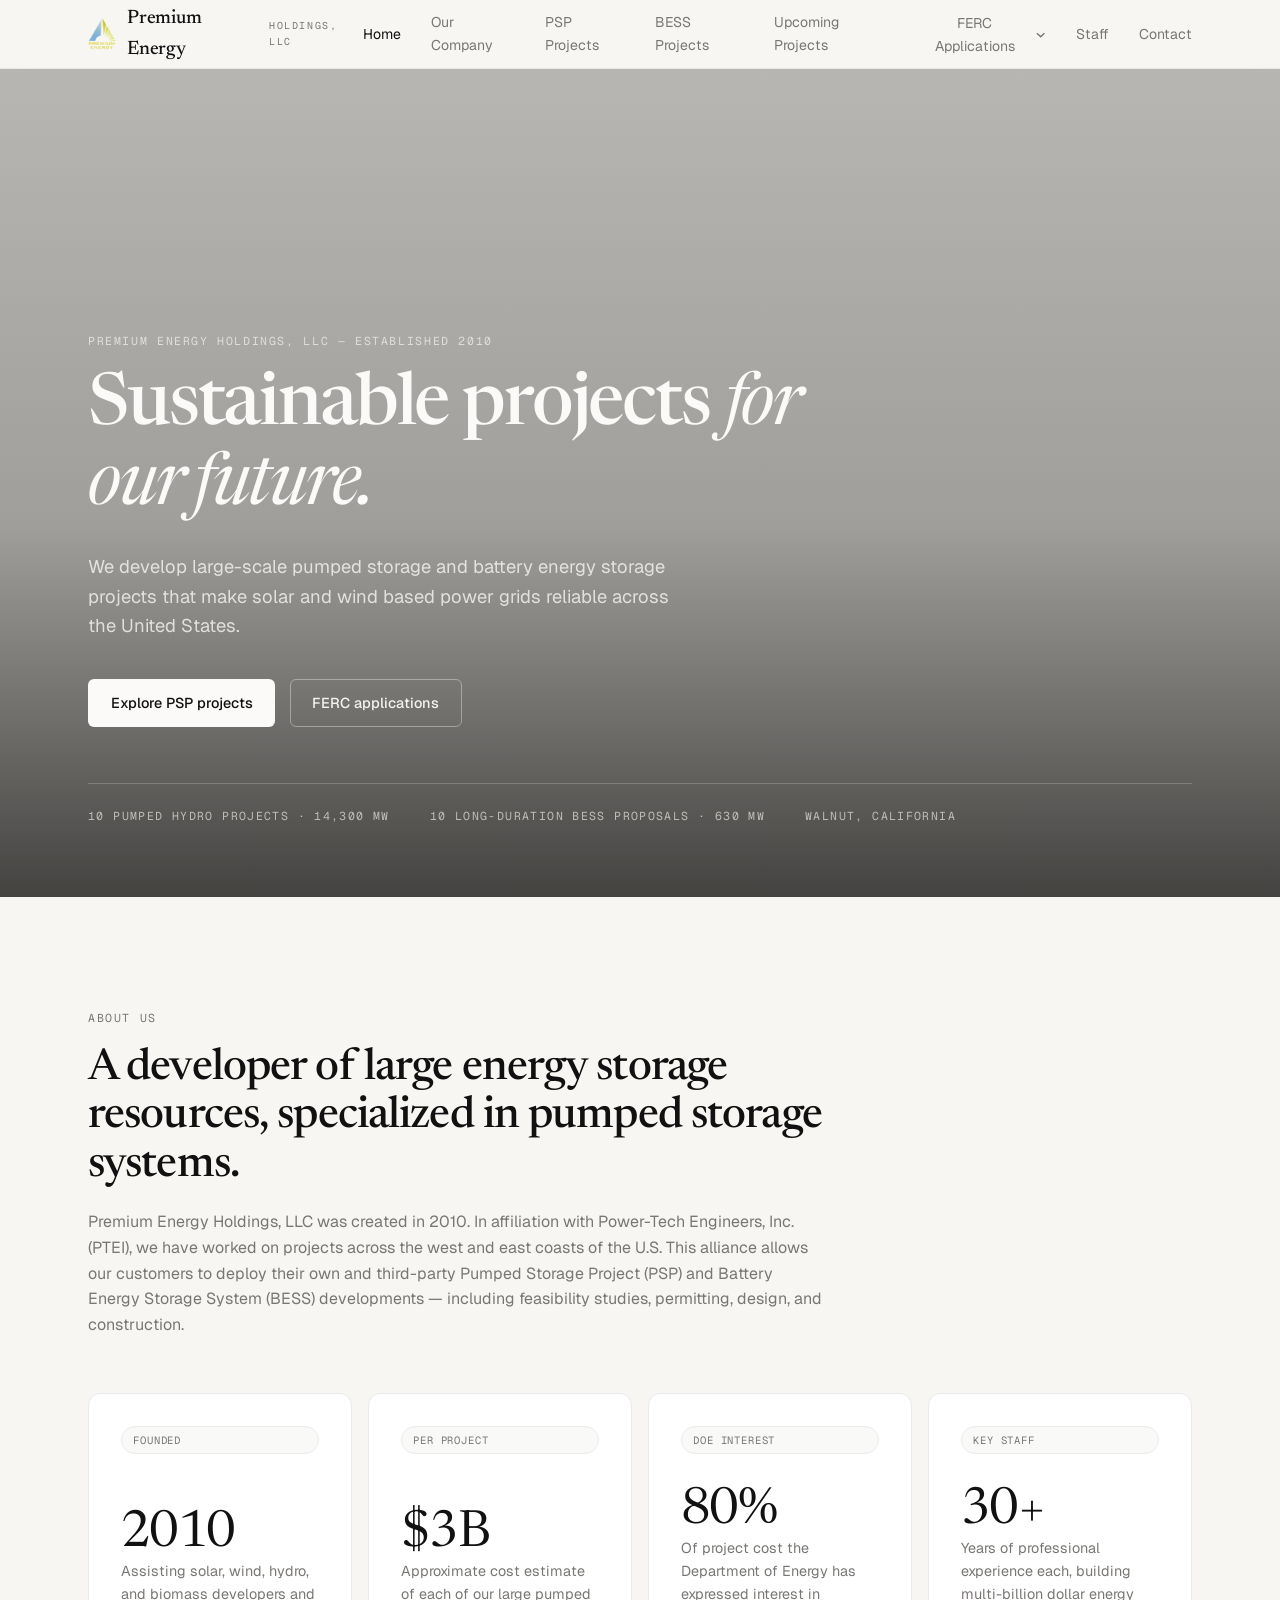
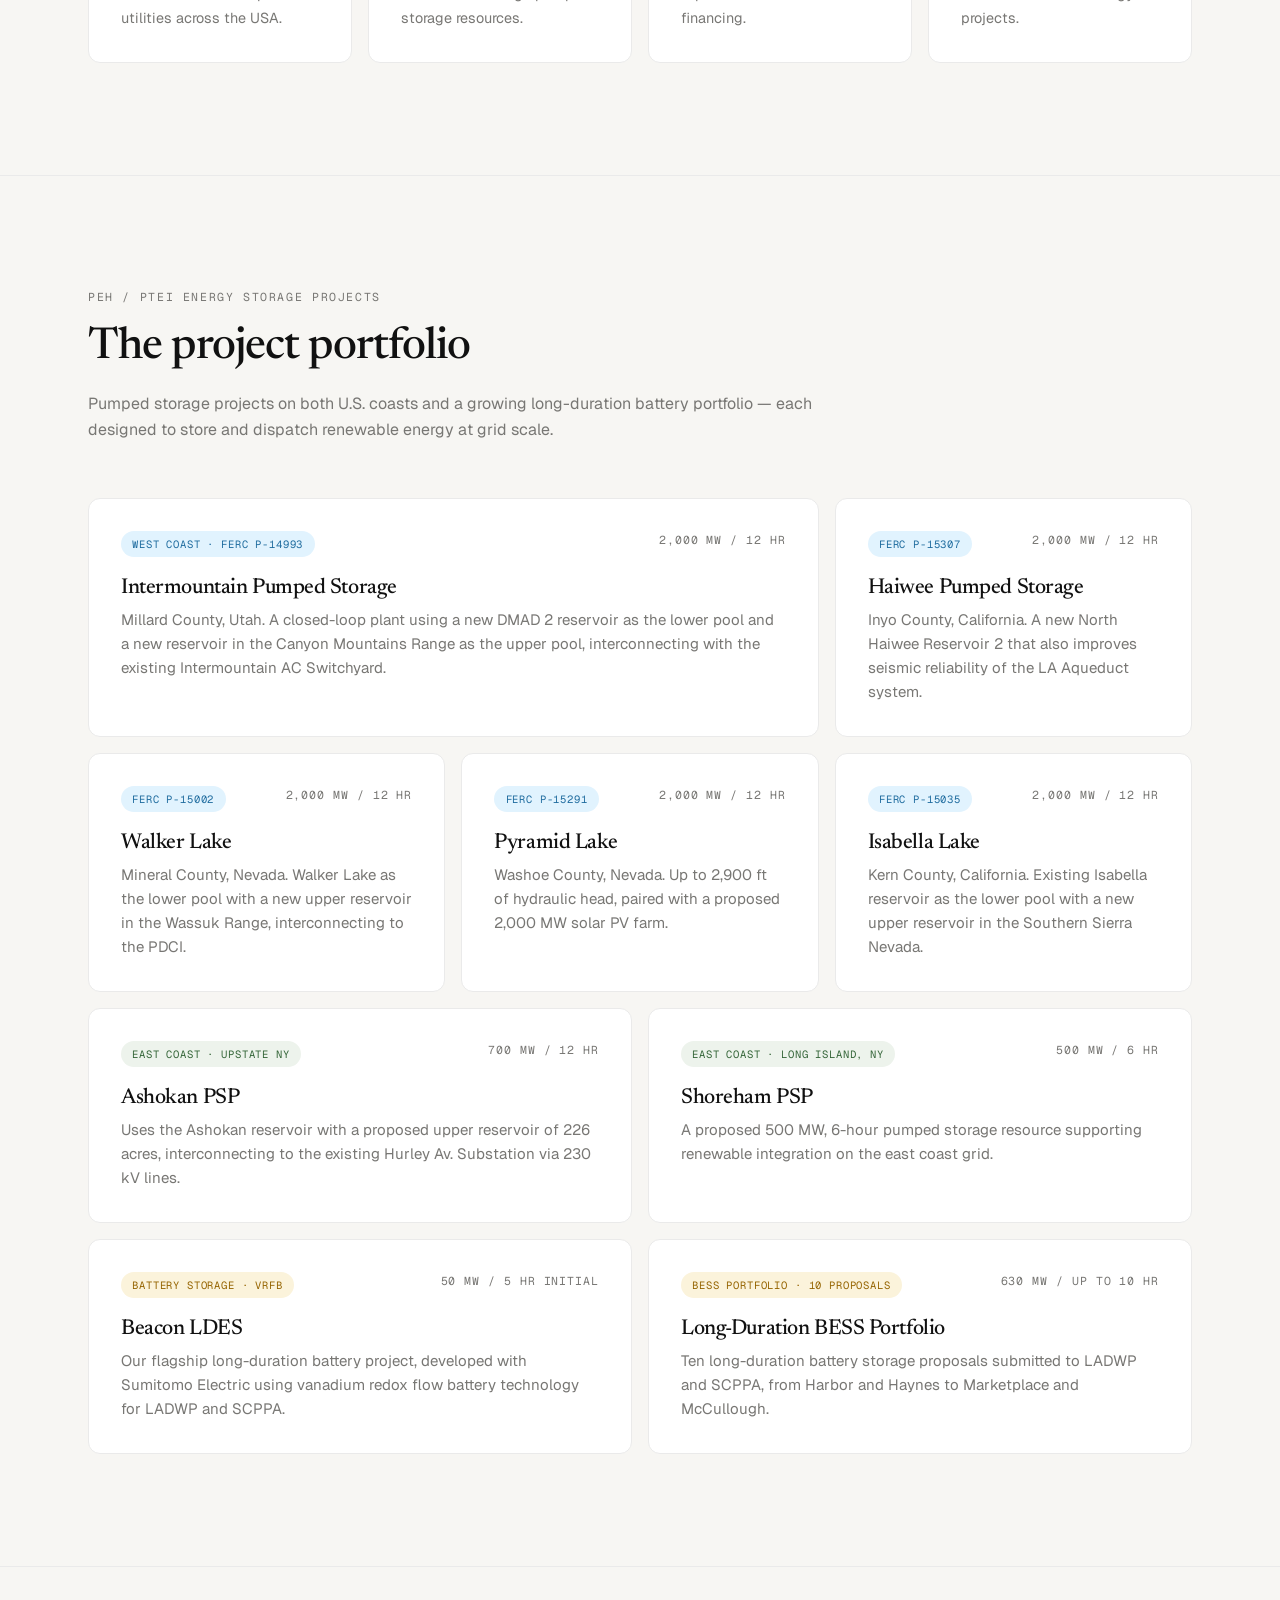
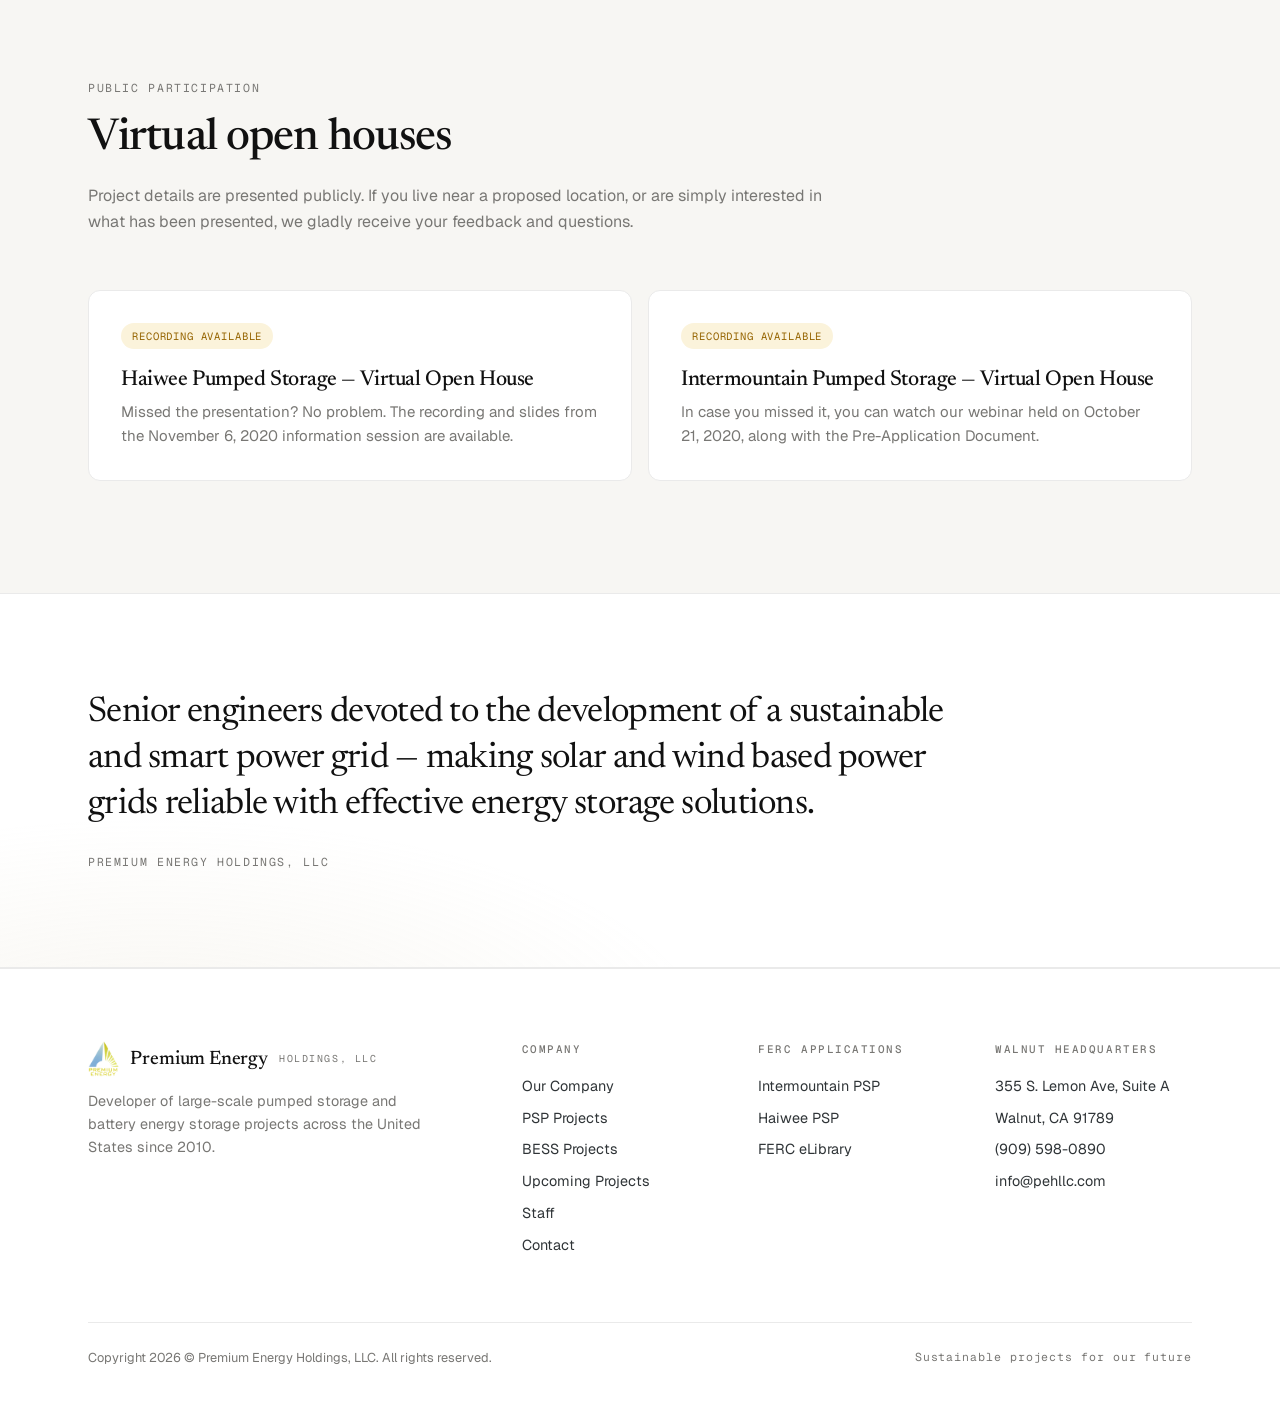
==== commit 6c48d941: "Added Claude Code single page design - updated our projects" ====
--- a/index.html
+++ b/index.html
@@ -3,13 +3,28 @@
 <head>
 <meta charset="UTF-8">
 <meta name="viewport" content="width=device-width, initial-scale=1.0">
-<title>Premium Energy Holdings, LLC — Sustainable Projects for Our Future</title>
-<meta name="description" content="Premium Energy Holdings, LLC is a developer of large-scale pumped storage and battery energy storage projects across the United States.">
+<title>Pumped Storage Hydro & LDES Developer | Premium Energy Holdings</title>
+<meta name="description" content="Developer of 14,300 MW of FERC-permitted pumped storage hydropower and 630 MW of long-duration battery storage across the western U.S. Since 2010.">
 <link rel="preconnect" href="https://fonts.googleapis.com">
 <link rel="preconnect" href="https://fonts.gstatic.com" crossorigin>
 <link href="https://fonts.googleapis.com/css2?family=Geist:wght@400;500;600&family=Geist+Mono:wght@400;500&family=Newsreader:ital,opsz,wght@0,6..72,400;0,6..72,500;1,6..72,400;1,6..72,500&display=swap" rel="stylesheet">
 <link rel="icon" type="image/png" href="assets/logo_pehllce_02.png">
+<link rel="canonical" href="https://premiumenergyholdings.com/">
+<meta name="theme-color" content="#F7F6F3">
+<meta property="og:type" content="website">
+<meta property="og:site_name" content="Premium Energy Holdings, LLC">
+<meta property="og:title" content="Pumped Storage Hydro & LDES Developer | Premium Energy Holdings">
+<meta property="og:description" content="Developer of 14,300 MW of FERC-permitted pumped storage hydropower and 630 MW of long-duration battery storage across the western U.S. Since 2010.">
+<meta property="og:url" content="https://premiumenergyholdings.com/">
+<meta property="og:image" content="https://premiumenergyholdings.com/assets/og-image.jpg">
+<meta name="twitter:card" content="summary_large_image">
+<meta name="twitter:title" content="Pumped Storage Hydro & LDES Developer | Premium Energy Holdings">
+<meta name="twitter:description" content="Developer of 14,300 MW of FERC-permitted pumped storage hydropower and 630 MW of long-duration battery storage across the western U.S. Since 2010.">
+<meta name="twitter:image" content="https://premiumenergyholdings.com/assets/og-image.jpg">
+<meta property="og:image:width" content="1200">
+<meta property="og:image:height" content="630">
 <link rel="stylesheet" href="styles.css">
+<script type="application/ld+json">{"@context": "https://schema.org", "@type": "Organization", "name": "Premium Energy Holdings, LLC", "url": "https://premiumenergyholdings.com/", "logo": "https://premiumenergyholdings.com/assets/logo_pehllce_02.png", "foundingDate": "2010", "telephone": "+1-909-598-0890", "email": "info@pehllc.com", "description": "Developer of grid-scale pumped storage hydropower and long-duration battery energy storage projects across the United States.", "address": {"@type": "PostalAddress", "streetAddress": "355 S. Lemon Ave, Suite A", "addressLocality": "Walnut", "addressRegion": "CA", "postalCode": "91789", "addressCountry": "US"}}</script>
 </head>
 <body>
 
@@ -25,6 +40,7 @@
       <a href="index.html">Home</a>
       <a href="our-company.html">Our Company</a>
       <a href="psp-projects.html">PSP Projects</a>
+      <a href="bess-projects.html">BESS Projects</a>
       <a href="upcoming-projects.html">Upcoming Projects</a>
       <div class="nav-group">
         <button type="button" aria-haspopup="true">FERC Applications
@@ -32,7 +48,7 @@
         </button>
         <div class="nav-dropdown">
           <a href="ferc-intermountain.html">Intermountain Pumped Storage<span class="drop-meta">FERC Docket P-14993</span></a>
-          <a href="ferc-haiwee.html">Haiwee Pumped Storage<span class="drop-meta">FERC Docket P-14991</span></a>
+          <a href="ferc-haiwee.html">Haiwee Pumped Storage<span class="drop-meta">FERC Docket P-15307</span></a>
         </div>
       </div>
       <a href="staff.html">Staff</a>
@@ -57,8 +73,8 @@
         <a class="btn btn-ghost" href="ferc-intermountain.html">FERC applications</a>
       </div>
       <div class="hero-meta">
-        <span>FERC P-14991 &middot; P-14993 &middot; P-14998 &middot; P-15002 &middot; P-15035</span>
-        <span>2,000 MW class pumped storage</span>
+        <span>10 pumped hydro projects &middot; 14,300 MW</span>
+        <span>10 long-duration BESS proposals &middot; 630 MW</span>
         <span>Walnut, California</span>
       </div>
     </div>
@@ -111,7 +127,7 @@
       <div class="section-head reveal">
         <span class="eyebrow">PEH / PTEI energy storage projects</span>
         <h2>The project portfolio</h2>
-        <p>Pumped storage projects on both U.S. coasts, each designed to store and dispatch renewable energy at grid scale.</p>
+        <p>Pumped storage projects on both U.S. coasts and a growing long-duration battery portfolio &mdash; each designed to store and dispatch renewable energy at grid scale.</p>
       </div>
 
       <div class="bento">
@@ -125,7 +141,7 @@
         </a>
         <a class="card span-4 reveal" href="psp-projects.html#haiwee">
           <div class="card-head">
-            <span class="tag tag-blue">FERC P-14991</span>
+            <span class="tag tag-blue">FERC P-15307</span>
             <span class="meta">2,000 MW / 12 hr</span>
           </div>
           <h3>Haiwee Pumped Storage</h3>
@@ -141,7 +157,7 @@
         </a>
         <a class="card span-4 reveal" href="psp-projects.html#pyramid-lake">
           <div class="card-head">
-            <span class="tag tag-blue">FERC P-14998</span>
+            <span class="tag tag-blue">FERC P-15291</span>
             <span class="meta">2,000 MW / 12 hr</span>
           </div>
           <h3>Pyramid Lake</h3>
@@ -170,6 +186,22 @@
           </div>
           <h3>Shoreham PSP</h3>
           <p>A proposed 500 MW, 6-hour pumped storage resource supporting renewable integration on the east coast grid.</p>
+        </a>
+        <a class="card span-6 reveal" href="bess-projects.html#beacon">
+          <div class="card-head">
+            <span class="tag tag-yellow">Battery storage &middot; VRFB</span>
+            <span class="meta">50 MW / 5 hr initial</span>
+          </div>
+          <h3>Beacon LDES</h3>
+          <p>Our flagship long-duration battery project, developed with Sumitomo Electric using vanadium redox flow battery technology for LADWP and SCPPA.</p>
+        </a>
+        <a class="card span-6 reveal" href="bess-projects.html#portfolio">
+          <div class="card-head">
+            <span class="tag tag-yellow">BESS portfolio &middot; 10 proposals</span>
+            <span class="meta">630 MW / up to 10 hr</span>
+          </div>
+          <h3>Long-Duration BESS Portfolio</h3>
+          <p>Ten long-duration battery storage proposals submitted to LADWP and SCPPA, from Harbor and Haynes to Marketplace and McCullough.</p>
         </a>
       </div>
     </div>
@@ -205,7 +237,7 @@
   <!-- Mission quote -->
   <section class="quote-band">
     <div class="wrap reveal">
-      <blockquote>Entrepreneur engineers devoted to the development of a sustainable and smart power grid &mdash; making solar and wind based power grids reliable with effective energy storage solutions.</blockquote>
+      <blockquote>Senior engineers devoted to the development of a sustainable and smart power grid &mdash; making solar and wind based power grids reliable with effective energy storage solutions.</blockquote>
       <cite>Premium Energy Holdings, LLC</cite>
     </div>
   </section>
@@ -228,6 +260,7 @@
         <ul>
           <li><a href="our-company.html">Our Company</a></li>
           <li><a href="psp-projects.html">PSP Projects</a></li>
+          <li><a href="bess-projects.html">BESS Projects</a></li>
           <li><a href="upcoming-projects.html">Upcoming Projects</a></li>
           <li><a href="staff.html">Staff</a></li>
           <li><a href="contact.html">Contact</a></li>
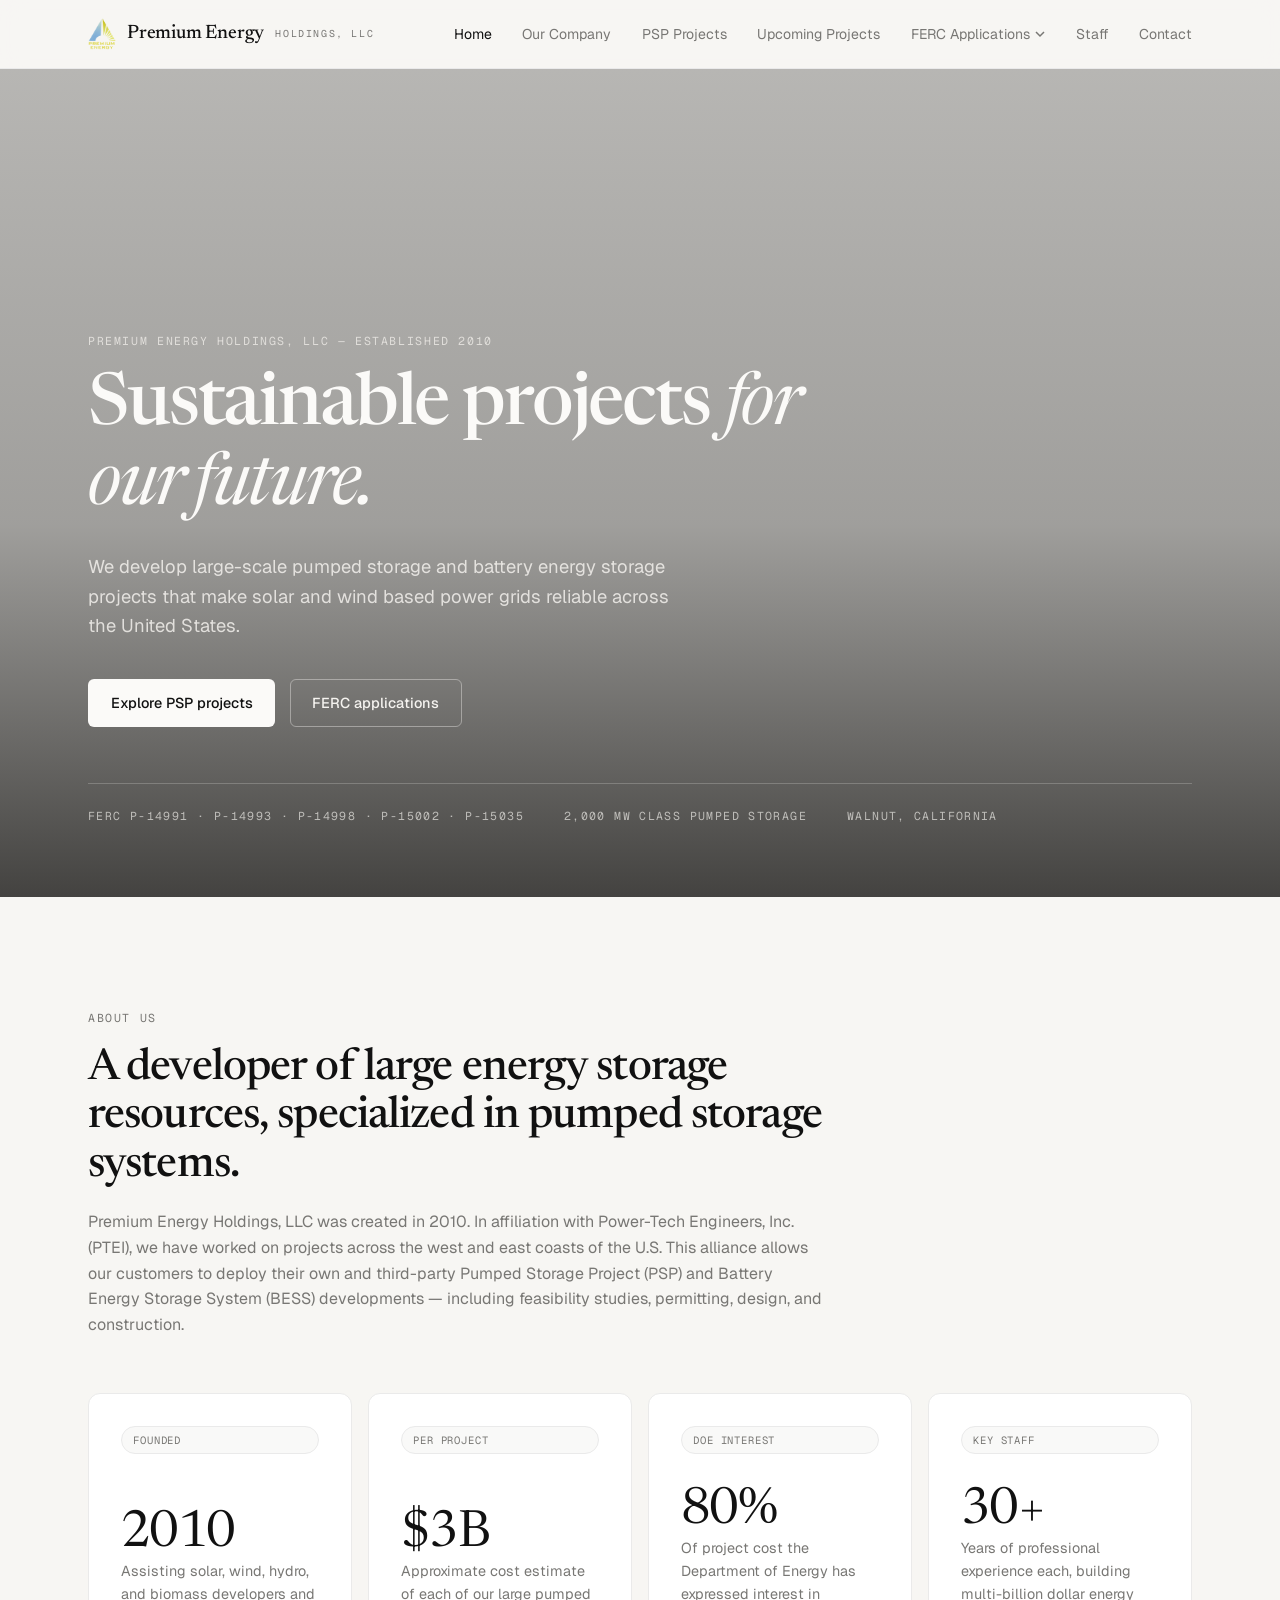
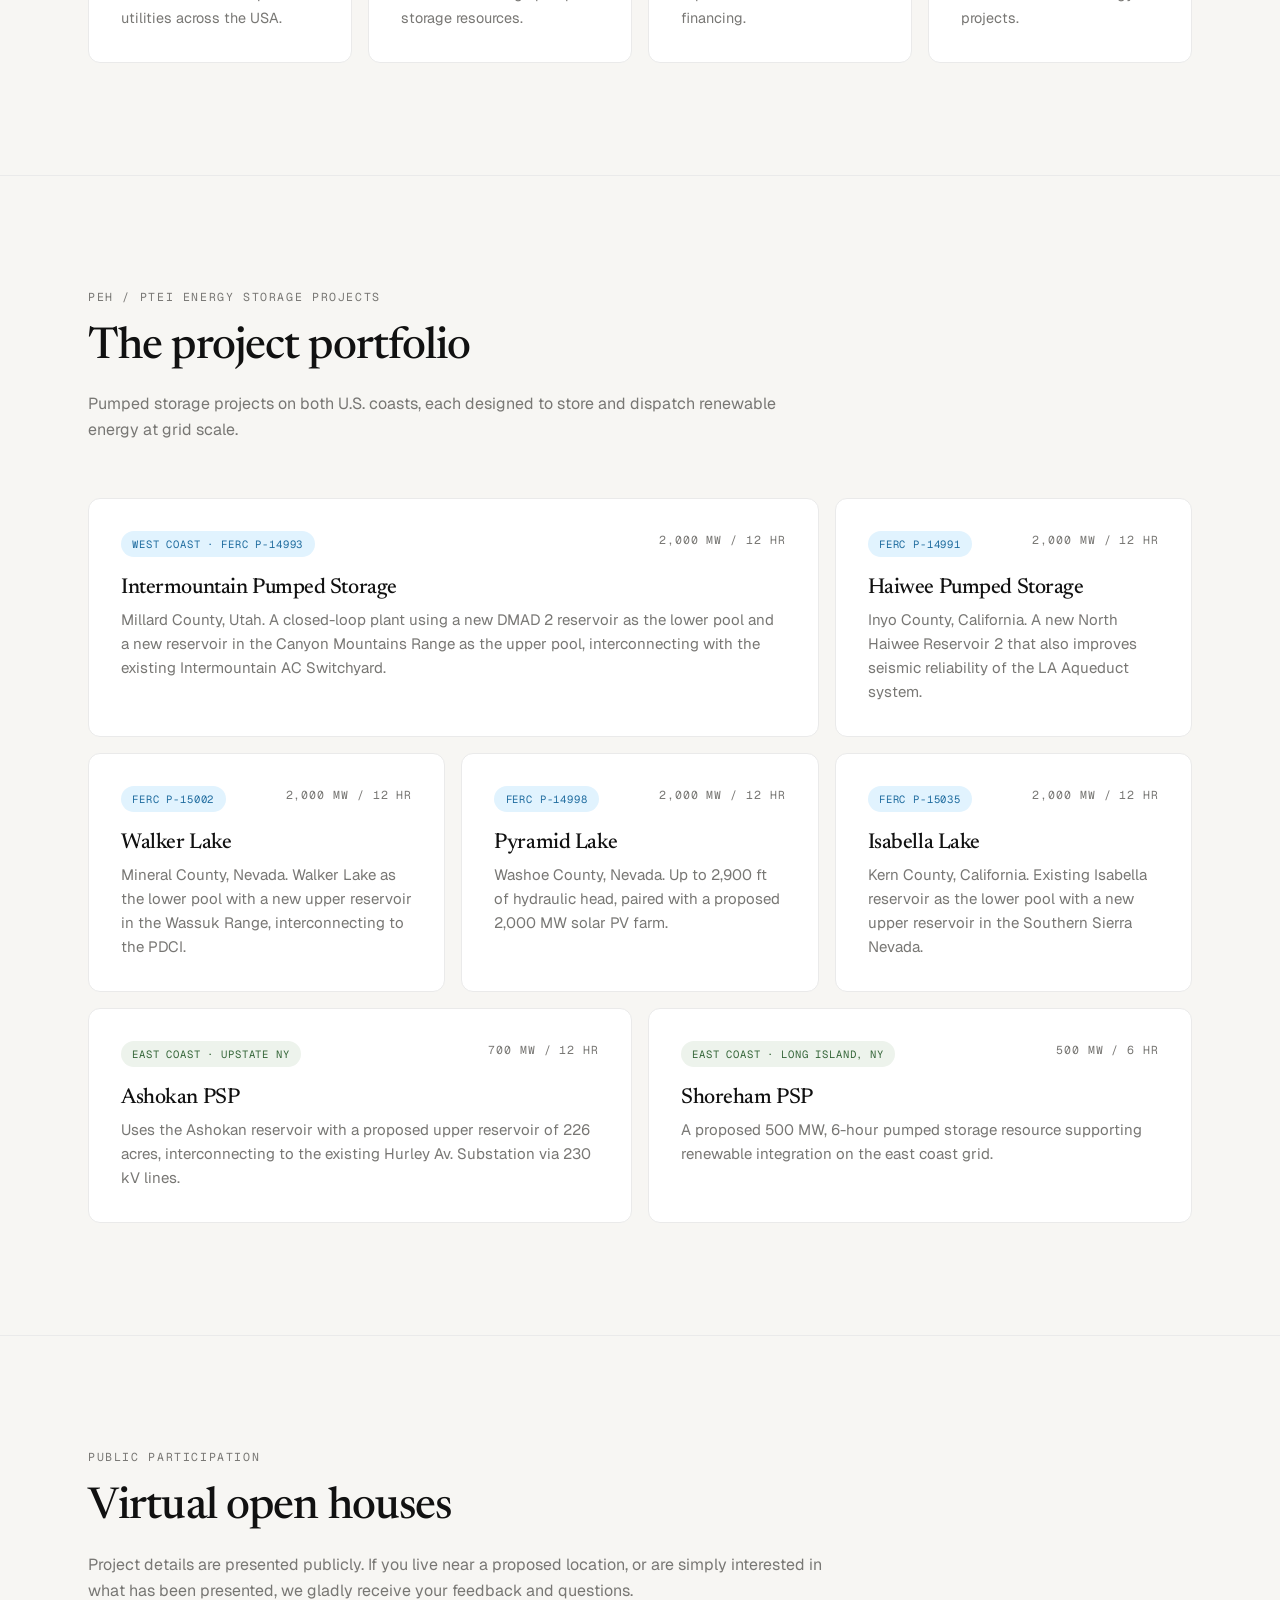
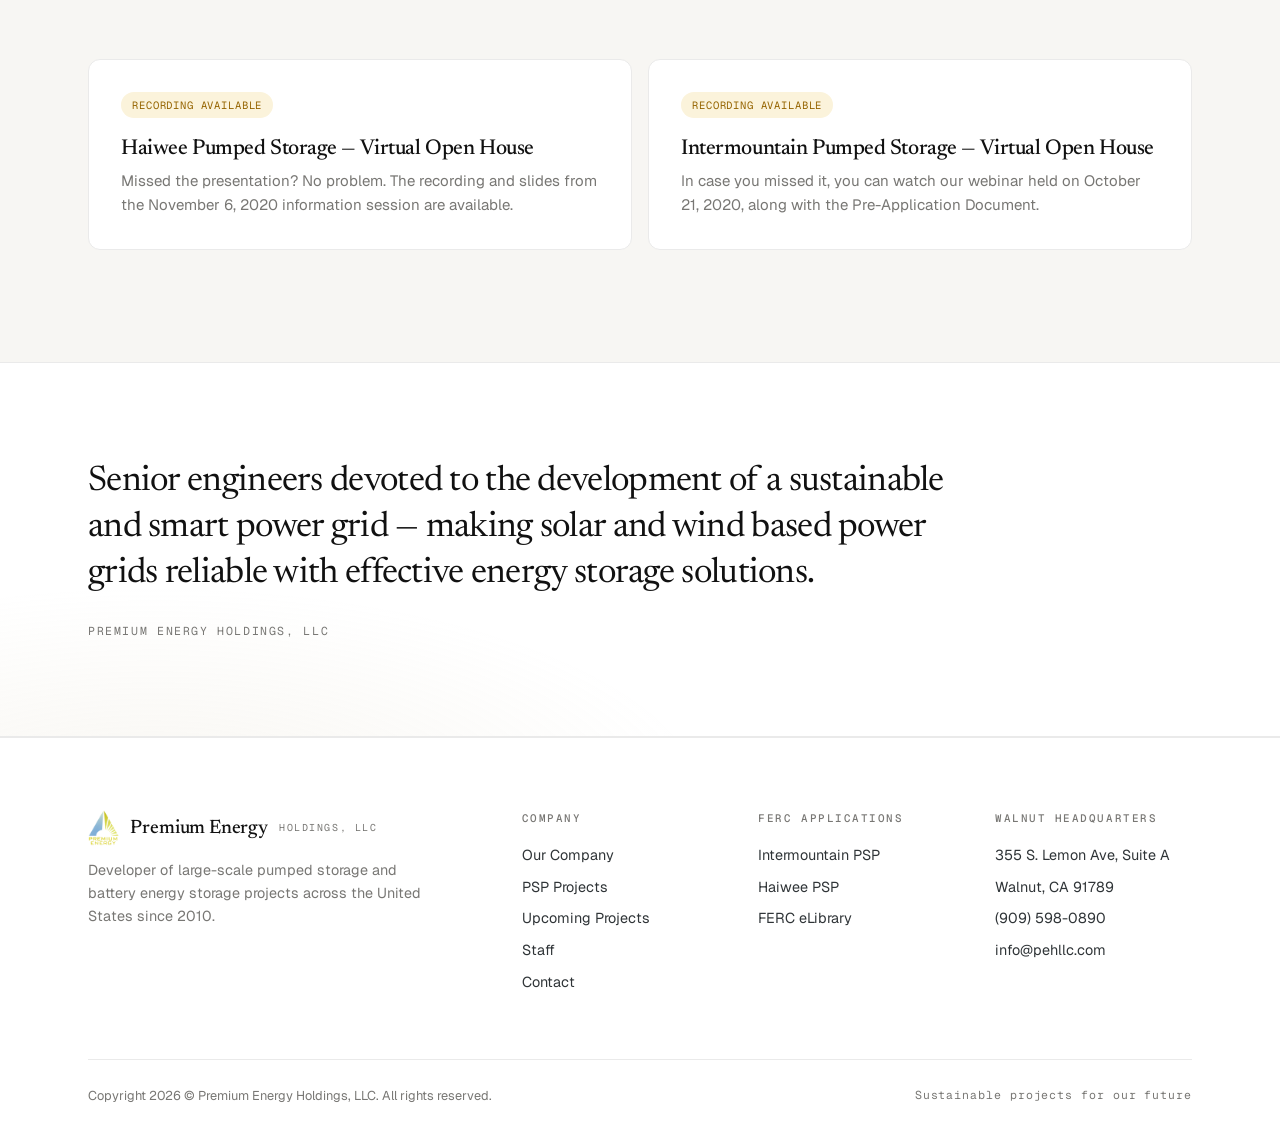
==== commit 43f492c5: "Update quote to reflect senior engineers" ====
--- a/index.html
+++ b/index.html
@@ -3,28 +3,13 @@
 <head>
 <meta charset="UTF-8">
 <meta name="viewport" content="width=device-width, initial-scale=1.0">
-<title>Pumped Storage Hydro & LDES Developer | Premium Energy Holdings</title>
-<meta name="description" content="Developer of 14,300 MW of FERC-permitted pumped storage hydropower and 630 MW of long-duration battery storage across the western U.S. Since 2010.">
+<title>Premium Energy Holdings, LLC — Sustainable Projects for Our Future</title>
+<meta name="description" content="Premium Energy Holdings, LLC is a developer of large-scale pumped storage and battery energy storage projects across the United States.">
 <link rel="preconnect" href="https://fonts.googleapis.com">
 <link rel="preconnect" href="https://fonts.gstatic.com" crossorigin>
 <link href="https://fonts.googleapis.com/css2?family=Geist:wght@400;500;600&family=Geist+Mono:wght@400;500&family=Newsreader:ital,opsz,wght@0,6..72,400;0,6..72,500;1,6..72,400;1,6..72,500&display=swap" rel="stylesheet">
 <link rel="icon" type="image/png" href="assets/logo_pehllce_02.png">
-<link rel="canonical" href="https://premiumenergyholdings.com/">
-<meta name="theme-color" content="#F7F6F3">
-<meta property="og:type" content="website">
-<meta property="og:site_name" content="Premium Energy Holdings, LLC">
-<meta property="og:title" content="Pumped Storage Hydro & LDES Developer | Premium Energy Holdings">
-<meta property="og:description" content="Developer of 14,300 MW of FERC-permitted pumped storage hydropower and 630 MW of long-duration battery storage across the western U.S. Since 2010.">
-<meta property="og:url" content="https://premiumenergyholdings.com/">
-<meta property="og:image" content="https://premiumenergyholdings.com/assets/og-image.jpg">
-<meta name="twitter:card" content="summary_large_image">
-<meta name="twitter:title" content="Pumped Storage Hydro & LDES Developer | Premium Energy Holdings">
-<meta name="twitter:description" content="Developer of 14,300 MW of FERC-permitted pumped storage hydropower and 630 MW of long-duration battery storage across the western U.S. Since 2010.">
-<meta name="twitter:image" content="https://premiumenergyholdings.com/assets/og-image.jpg">
-<meta property="og:image:width" content="1200">
-<meta property="og:image:height" content="630">
 <link rel="stylesheet" href="styles.css">
-<script type="application/ld+json">{"@context": "https://schema.org", "@type": "Organization", "name": "Premium Energy Holdings, LLC", "url": "https://premiumenergyholdings.com/", "logo": "https://premiumenergyholdings.com/assets/logo_pehllce_02.png", "foundingDate": "2010", "telephone": "+1-909-598-0890", "email": "info@pehllc.com", "description": "Developer of grid-scale pumped storage hydropower and long-duration battery energy storage projects across the United States.", "address": {"@type": "PostalAddress", "streetAddress": "355 S. Lemon Ave, Suite A", "addressLocality": "Walnut", "addressRegion": "CA", "postalCode": "91789", "addressCountry": "US"}}</script>
 </head>
 <body>
 
@@ -40,7 +25,6 @@
       <a href="index.html">Home</a>
       <a href="our-company.html">Our Company</a>
       <a href="psp-projects.html">PSP Projects</a>
-      <a href="bess-projects.html">BESS Projects</a>
       <a href="upcoming-projects.html">Upcoming Projects</a>
       <div class="nav-group">
         <button type="button" aria-haspopup="true">FERC Applications
@@ -48,7 +32,7 @@
         </button>
         <div class="nav-dropdown">
           <a href="ferc-intermountain.html">Intermountain Pumped Storage<span class="drop-meta">FERC Docket P-14993</span></a>
-          <a href="ferc-haiwee.html">Haiwee Pumped Storage<span class="drop-meta">FERC Docket P-15307</span></a>
+          <a href="ferc-haiwee.html">Haiwee Pumped Storage<span class="drop-meta">FERC Docket P-14991</span></a>
         </div>
       </div>
       <a href="staff.html">Staff</a>
@@ -73,8 +57,8 @@
         <a class="btn btn-ghost" href="ferc-intermountain.html">FERC applications</a>
       </div>
       <div class="hero-meta">
-        <span>10 pumped hydro projects &middot; 14,300 MW</span>
-        <span>10 long-duration BESS proposals &middot; 630 MW</span>
+        <span>FERC P-14991 &middot; P-14993 &middot; P-14998 &middot; P-15002 &middot; P-15035</span>
+        <span>2,000 MW class pumped storage</span>
         <span>Walnut, California</span>
       </div>
     </div>
@@ -127,7 +111,7 @@
       <div class="section-head reveal">
         <span class="eyebrow">PEH / PTEI energy storage projects</span>
         <h2>The project portfolio</h2>
-        <p>Pumped storage projects on both U.S. coasts and a growing long-duration battery portfolio &mdash; each designed to store and dispatch renewable energy at grid scale.</p>
+        <p>Pumped storage projects on both U.S. coasts, each designed to store and dispatch renewable energy at grid scale.</p>
       </div>
 
       <div class="bento">
@@ -141,7 +125,7 @@
         </a>
         <a class="card span-4 reveal" href="psp-projects.html#haiwee">
           <div class="card-head">
-            <span class="tag tag-blue">FERC P-15307</span>
+            <span class="tag tag-blue">FERC P-14991</span>
             <span class="meta">2,000 MW / 12 hr</span>
           </div>
           <h3>Haiwee Pumped Storage</h3>
@@ -157,7 +141,7 @@
         </a>
         <a class="card span-4 reveal" href="psp-projects.html#pyramid-lake">
           <div class="card-head">
-            <span class="tag tag-blue">FERC P-15291</span>
+            <span class="tag tag-blue">FERC P-14998</span>
             <span class="meta">2,000 MW / 12 hr</span>
           </div>
           <h3>Pyramid Lake</h3>
@@ -186,22 +170,6 @@
           </div>
           <h3>Shoreham PSP</h3>
           <p>A proposed 500 MW, 6-hour pumped storage resource supporting renewable integration on the east coast grid.</p>
-        </a>
-        <a class="card span-6 reveal" href="bess-projects.html#beacon">
-          <div class="card-head">
-            <span class="tag tag-yellow">Battery storage &middot; VRFB</span>
-            <span class="meta">50 MW / 5 hr initial</span>
-          </div>
-          <h3>Beacon LDES</h3>
-          <p>Our flagship long-duration battery project, developed with Sumitomo Electric using vanadium redox flow battery technology for LADWP and SCPPA.</p>
-        </a>
-        <a class="card span-6 reveal" href="bess-projects.html#portfolio">
-          <div class="card-head">
-            <span class="tag tag-yellow">BESS portfolio &middot; 10 proposals</span>
-            <span class="meta">630 MW / up to 10 hr</span>
-          </div>
-          <h3>Long-Duration BESS Portfolio</h3>
-          <p>Ten long-duration battery storage proposals submitted to LADWP and SCPPA, from Harbor and Haynes to Marketplace and McCullough.</p>
         </a>
       </div>
     </div>
@@ -260,7 +228,6 @@
         <ul>
           <li><a href="our-company.html">Our Company</a></li>
           <li><a href="psp-projects.html">PSP Projects</a></li>
-          <li><a href="bess-projects.html">BESS Projects</a></li>
           <li><a href="upcoming-projects.html">Upcoming Projects</a></li>
           <li><a href="staff.html">Staff</a></li>
           <li><a href="contact.html">Contact</a></li>
